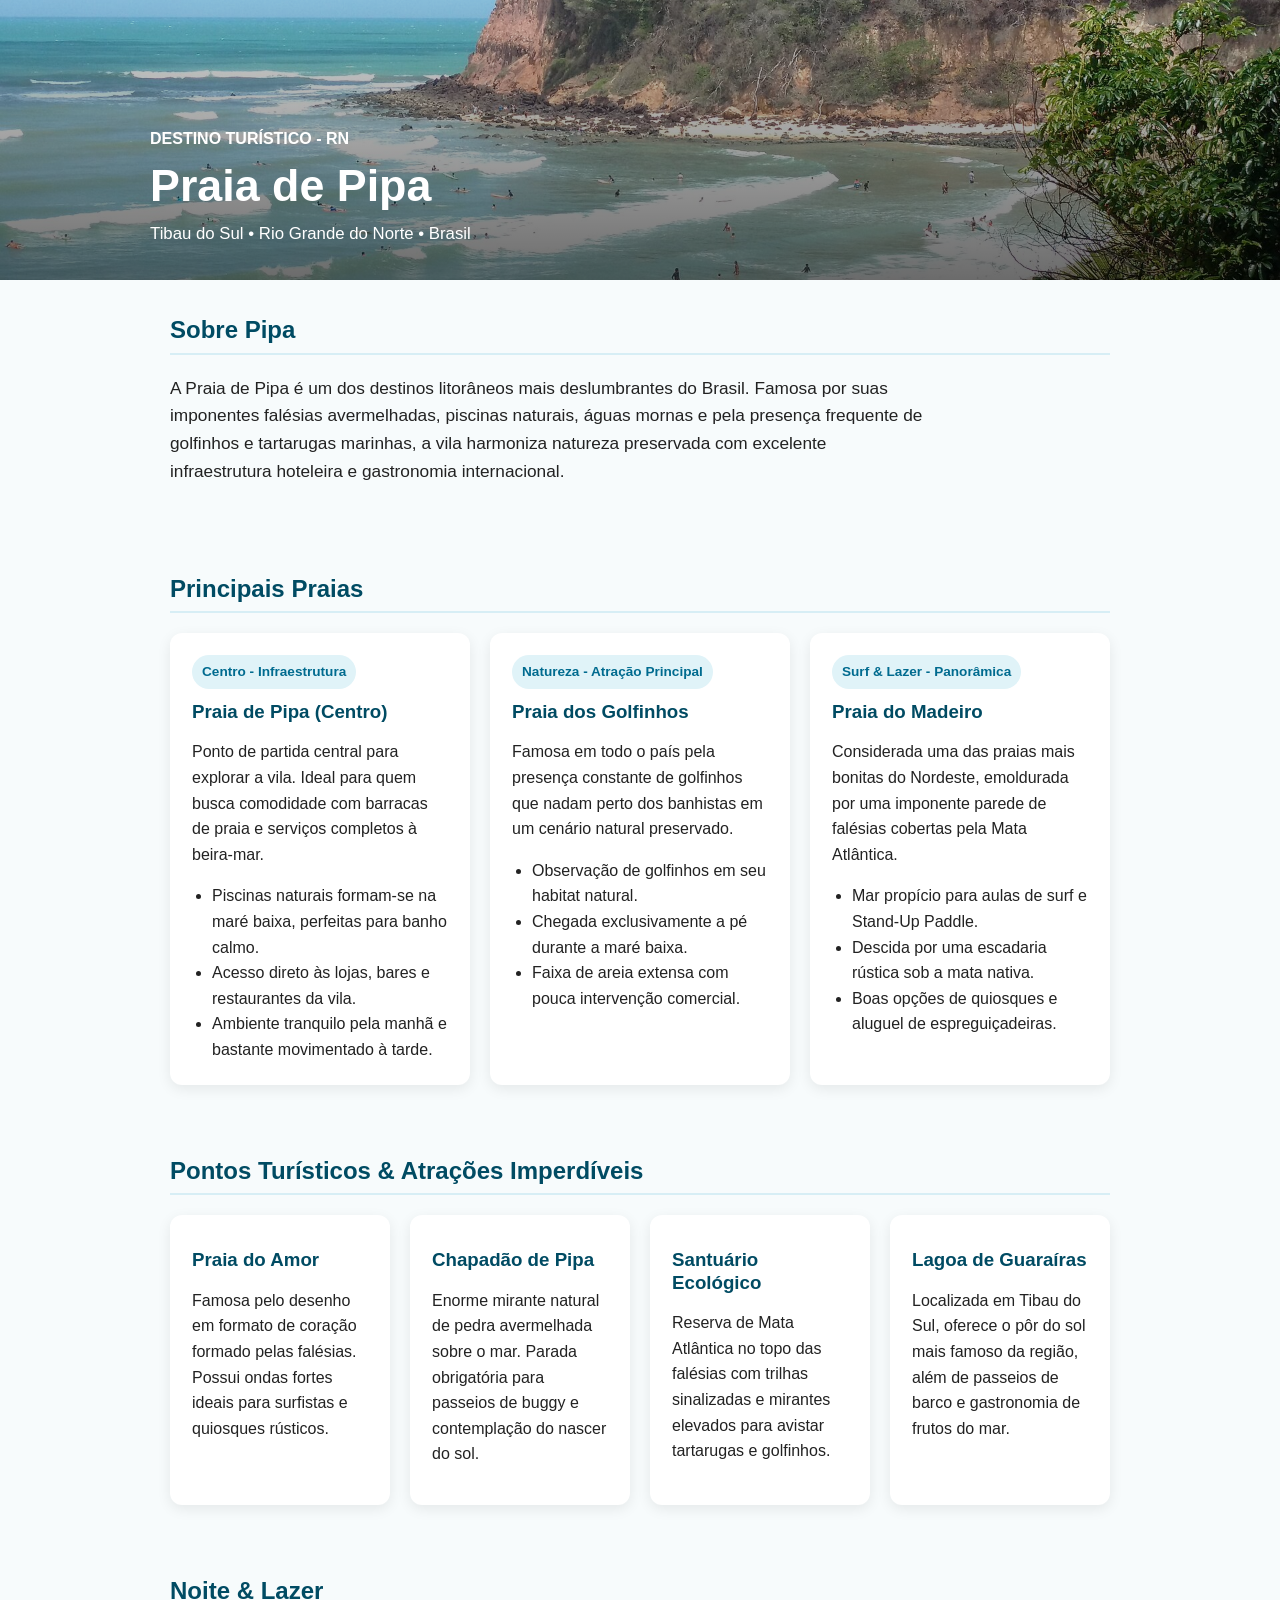
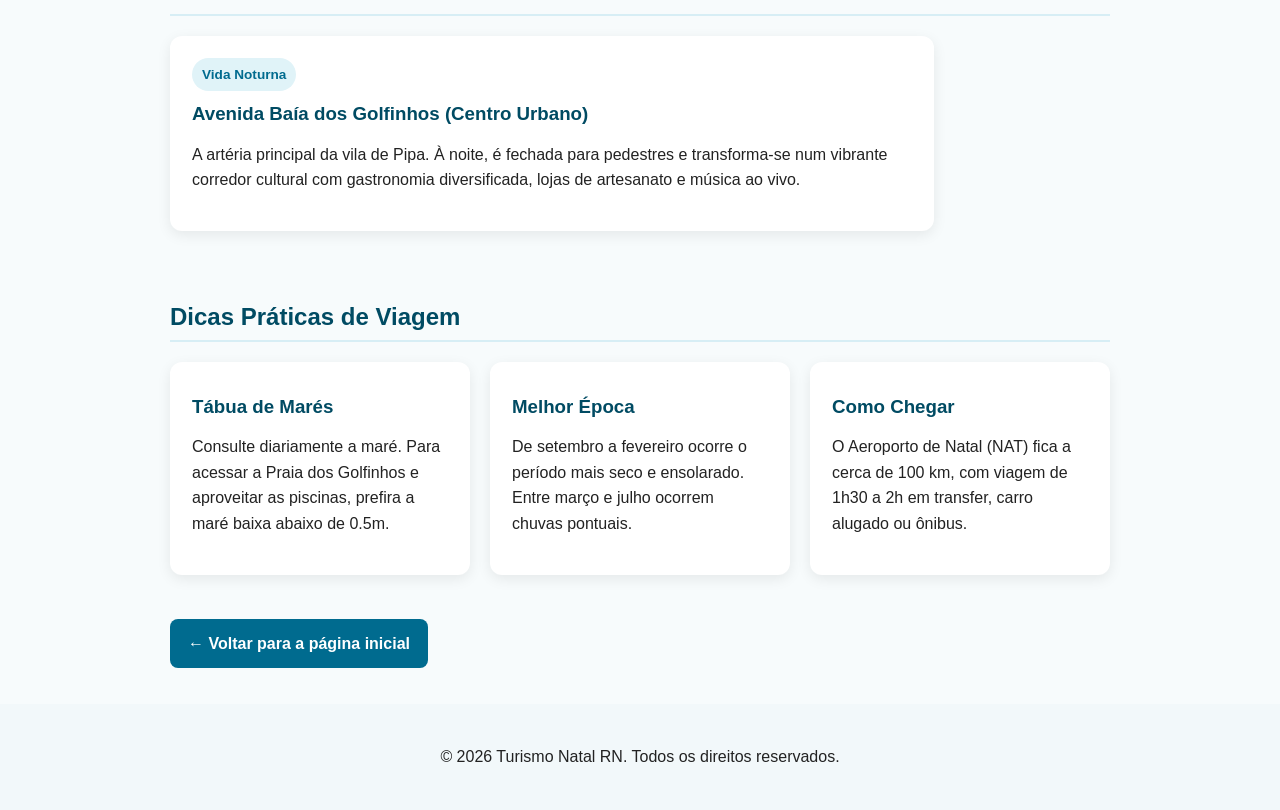
==== destinos/pipa.html @ 3c33d1ec "pagina_praia_de_pipa" ====
<!DOCTYPE html>
<html lang="pt-BR">
    <head>
        <meta charset="UTF-8">
        <meta name="viewport" content="width=device-width, initial-scale=1.0">
        <link rel="stylesheet" href="../style.css">
        <title>Pipa - Turismo Natal RN</title>
    </head>
    <body class="pipa-page">
        <header class="pipa-hero">
            <img src="../imagens/pipa.jpg" alt="Praia de Pipa">

            <div class="pipa-hero-content">
                <p>Destino Turístico - RN</p>
                <h1>Praia de Pipa</h1>
                <span>Tibau do Sul &bull; Rio Grande do Norte &bull; Brasil</span>
            </div>
        </header>

        <main class="pipa-main">
            <section class="pipa-section pipa-introducao">
                <h2>Sobre Pipa</h2>
                <p>
                    A Praia de Pipa é um dos destinos litorâneos mais deslumbrantes
                    do Brasil. Famosa por suas imponentes falésias avermelhadas,
                    piscinas naturais, águas mornas e pela presença frequente de
                    golfinhos e tartarugas marinhas, a vila harmoniza natureza
                    preservada com excelente infraestrutura hoteleira e gastronomia
                    internacional.
                </p>
            </section>

            <section class="pipa-section">
                <h2>Principais Praias</h2>

                <div class="pipa-cards-grid">
                    <article class="pipa-card">
                        <span class="pipa-card-categoria">Centro - Infraestrutura</span>
                        <h3>Praia de Pipa (Centro)</h3>
                        <p>
                            Ponto de partida central para explorar a vila. Ideal para
                            quem busca comodidade com barracas de praia e serviços
                            completos à beira-mar.
                        </p>
                        <ul>
                            <li>Piscinas naturais formam-se na maré baixa, perfeitas para banho calmo.</li>
                            <li>Acesso direto às lojas, bares e restaurantes da vila.</li>
                            <li>Ambiente tranquilo pela manhã e bastante movimentado à tarde.</li>
                        </ul>
                    </article>

                    <article class="pipa-card">
                        <span class="pipa-card-categoria">Natureza - Atração Principal</span>
                        <h3>Praia dos Golfinhos</h3>
                        <p>
                            Famosa em todo o país pela presença constante de golfinhos
                            que nadam perto dos banhistas em um cenário natural
                            preservado.
                        </p>
                        <ul>
                            <li>Observação de golfinhos em seu habitat natural.</li>
                            <li>Chegada exclusivamente a pé durante a maré baixa.</li>
                            <li>Faixa de areia extensa com pouca intervenção comercial.</li>
                        </ul>
                    </article>

                    <article class="pipa-card">
                        <span class="pipa-card-categoria">Surf & Lazer - Panorâmica</span>
                        <h3>Praia do Madeiro</h3>
                        <p>
                            Considerada uma das praias mais bonitas do Nordeste,
                            emoldurada por uma imponente parede de falésias cobertas
                            pela Mata Atlântica.
                        </p>
                        <ul>
                            <li>Mar propício para aulas de surf e Stand-Up Paddle.</li>
                            <li>Descida por uma escadaria rústica sob a mata nativa.</li>
                            <li>Boas opções de quiosques e aluguel de espreguiçadeiras.</li>
                        </ul>
                    </article>
                </div>
            </section>

            <section class="pipa-section">
                <h2>Pontos Turísticos & Atrações Imperdíveis</h2>

                <div class="pipa-cards-grid pipa-cards-grid-quatro">
                    <article class="pipa-card">
                        <h3>Praia do Amor</h3>
                        <p>
                            Famosa pelo desenho em formato de coração formado pelas
                            falésias. Possui ondas fortes ideais para surfistas e
                            quiosques rústicos.
                        </p>
                    </article>

                    <article class="pipa-card">
                        <h3>Chapadão de Pipa</h3>
                        <p>
                            Enorme mirante natural de pedra avermelhada sobre o mar.
                            Parada obrigatória para passeios de buggy e contemplação
                            do nascer do sol.
                        </p>
                    </article>

                    <article class="pipa-card">
                        <h3>Santuário Ecológico</h3>
                        <p>
                            Reserva de Mata Atlântica no topo das falésias com trilhas
                            sinalizadas e mirantes elevados para avistar tartarugas e
                            golfinhos.
                        </p>
                    </article>

                    <article class="pipa-card">
                        <h3>Lagoa de Guaraíras</h3>
                        <p>
                            Localizada em Tibau do Sul, oferece o pôr do sol mais
                            famoso da região, além de passeios de barco e gastronomia
                            de frutos do mar.
                        </p>
                    </article>
                </div>
            </section>

            <section class="pipa-section">
                <h2>Noite & Lazer</h2>

                <article class="pipa-card pipa-card-destaque">
                    <span class="pipa-card-categoria">Vida Noturna</span>
                    <h3>Avenida Baía dos Golfinhos (Centro Urbano)</h3>
                    <p>
                        A artéria principal da vila de Pipa. À noite, é fechada para
                        pedestres e transforma-se num vibrante corredor cultural com
                        gastronomia diversificada, lojas de artesanato e música ao vivo.
                    </p>
                </article>
            </section>

            <section class="pipa-section">
                <h2>Dicas Práticas de Viagem</h2>

                <div class="pipa-cards-grid">
                    <article class="pipa-card">
                        <h3>Tábua de Marés</h3>
                        <p>
                            Consulte diariamente a maré. Para acessar a Praia dos
                            Golfinhos e aproveitar as piscinas, prefira a maré baixa
                            abaixo de 0.5m.
                        </p>
                    </article>

                    <article class="pipa-card">
                        <h3>Melhor Época</h3>
                        <p>
                            De setembro a fevereiro ocorre o período mais seco e
                            ensolarado. Entre março e julho ocorrem chuvas pontuais.
                        </p>
                    </article>

                    <article class="pipa-card">
                        <h3>Como Chegar</h3>
                        <p>
                            O Aeroporto de Natal (NAT) fica a cerca de 100 km, com
                            viagem de 1h30 a 2h em transfer, carro alugado ou ônibus.
                        </p>
                    </article>
                </div>
            </section>

            <section class="pipa-section pipa-voltar">
                <a class="pipa-botao-voltar" href="../index.html">← Voltar para a página inicial</a>
            </section>
        </main>

        <footer>
            <p>&copy; 2026 Turismo Natal RN. Todos os direitos reservados.</p>
        </footer>
    </body>
</html>
---- style.css ----
/* Estilos gerais da página */
body {
  margin: 0;
  font-family: Arial, Helvetica, sans-serif;
  color: #222222;
  line-height: 1.6;
}

/* Cabeçalho e rodapé */
header,
footer {
  padding: 24px;
  text-align: center;
  background-color: #f2f8fa;
}

/* Menu de navegação */
nav ul {
  padding: 0;
  margin: 20px 0 0;
  list-style: none;
}

nav li {
  display: inline-block;
  margin: 0 10px;
}

nav a {
  color: #006b8f;
  font-weight: bold;
  text-decoration: none;
}

nav a:hover {
  text-decoration: underline;
}

/* Conteúdo principal */
main {
  max-width: 900px;
  margin: 0 auto;
}

/* Seções da página */
section {
  padding: 32px 20px;
}

/* Títulos */
h1,
h2,
h3 {
  color: #004b63;
  line-height: 1.2;
}

h1 {
  margin-bottom: 8px;
}

h2 {
  margin-top: 0;
  border-bottom: 2px solid #d7eef5;
  padding-bottom: 8px;
}

h3 {
  margin-bottom: 8px;
}

.destino {
  background-color: #f2f8fa;
  border-radius: 12px;
  overflow: hidden;
  box-shadow: 0 4px 14px rgba(0, 0, 0, 0.08);
  transition: transform 0.2s ease, box-shadow 0.2s ease;
}

.destino:hover {
  transform: translateY(-4px);
  box-shadow: 0 8px 20px rgba(0, 0, 0, 0.12);
}

.destino-link {
  color: inherit;
  text-decoration: none;
  display: block;
}

.destinos-grid {
  display: grid;
  grid-template-columns: repeat(3, 1fr);
  gap: 20px;
}

.destino img {
  width: 100%;
  height: 220px;
  object-fit: cover;
  display: block;
}

.destino h3,
.destino p {
  margin-left: 20px;
  margin-right: 20px;
}

.destino h3 {
  margin-top: 20px;
}

.destino p {
  margin-bottom: 20px;
}

.imagem-destino {
  width: 100%;
  height: auto;
  display: block;
}

/* Página individual de Pipa */
.pipa-page {
  background-color: #f7fbfc;
}

.pipa-hero {
  position: relative;
  width: 100%;
  height: 280px;
  padding: 0;
  overflow: hidden;
  text-align: left;
  background-color: #004b63;
}

.pipa-hero::after {
  content: "";
  position: absolute;
  inset: 0;
  background: linear-gradient(rgba(0, 0, 0, 0.15), rgba(0, 0, 0, 0.58));
}

.pipa-hero img {
  width: 100%;
  height: 100%;
  object-fit: cover;
  object-position: center 55%;
  display: block;
}

.pipa-hero-content {
  position: absolute;
  left: 50%;
  bottom: 32px;
  z-index: 1;
  width: calc(100% - 40px);
  max-width: 980px;
  transform: translateX(-50%);
  color: #ffffff;
}

.pipa-hero-content p {
  margin: 0 0 8px;
  font-weight: bold;
  text-transform: uppercase;
}

.pipa-hero-content h1 {
  margin: 0 0 8px;
  color: #ffffff;
  font-size: 2.8rem;
}

.pipa-hero-content span {
  font-size: 1.05rem;
}

.pipa-main {
  max-width: 980px;
}

.pipa-section {
  padding: 36px 20px;
}

.pipa-introducao p {
  max-width: 760px;
  font-size: 1.08rem;
}

.pipa-cards-grid {
  display: grid;
  grid-template-columns: repeat(3, 1fr);
  gap: 20px;
}

.pipa-cards-grid-quatro {
  grid-template-columns: repeat(4, 1fr);
}

.pipa-card {
  background-color: #ffffff;
  border-radius: 12px;
  padding: 22px;
  box-shadow: 0 4px 14px rgba(0, 0, 0, 0.08);
}

.pipa-card h3 {
  margin-top: 12px;
}

.pipa-card ul {
  padding-left: 20px;
  margin-bottom: 0;
}

.pipa-card-categoria {
  display: inline-block;
  padding: 6px 10px;
  border-radius: 20px;
  background-color: #e0f3f8;
  color: #006b8f;
  font-size: 0.85rem;
  font-weight: bold;
}

.pipa-card-destaque {
  max-width: 720px;
}

.pipa-voltar {
  padding-top: 8px;
}

.pipa-botao-voltar {
  display: inline-block;
  padding: 12px 18px;
  border-radius: 8px;
  background-color: #006b8f;
  color: #ffffff;
  font-weight: bold;
  text-decoration: none;
}

.pipa-botao-voltar:hover {
  background-color: #004b63;
}

@media (max-width: 800px) {
  .pipa-hero {
    height: 220px;
  }

  .pipa-hero-content h1 {
    font-size: 2.1rem;
  }

  .pipa-cards-grid,
  .pipa-cards-grid-quatro {
    grid-template-columns: 1fr;
  }
}
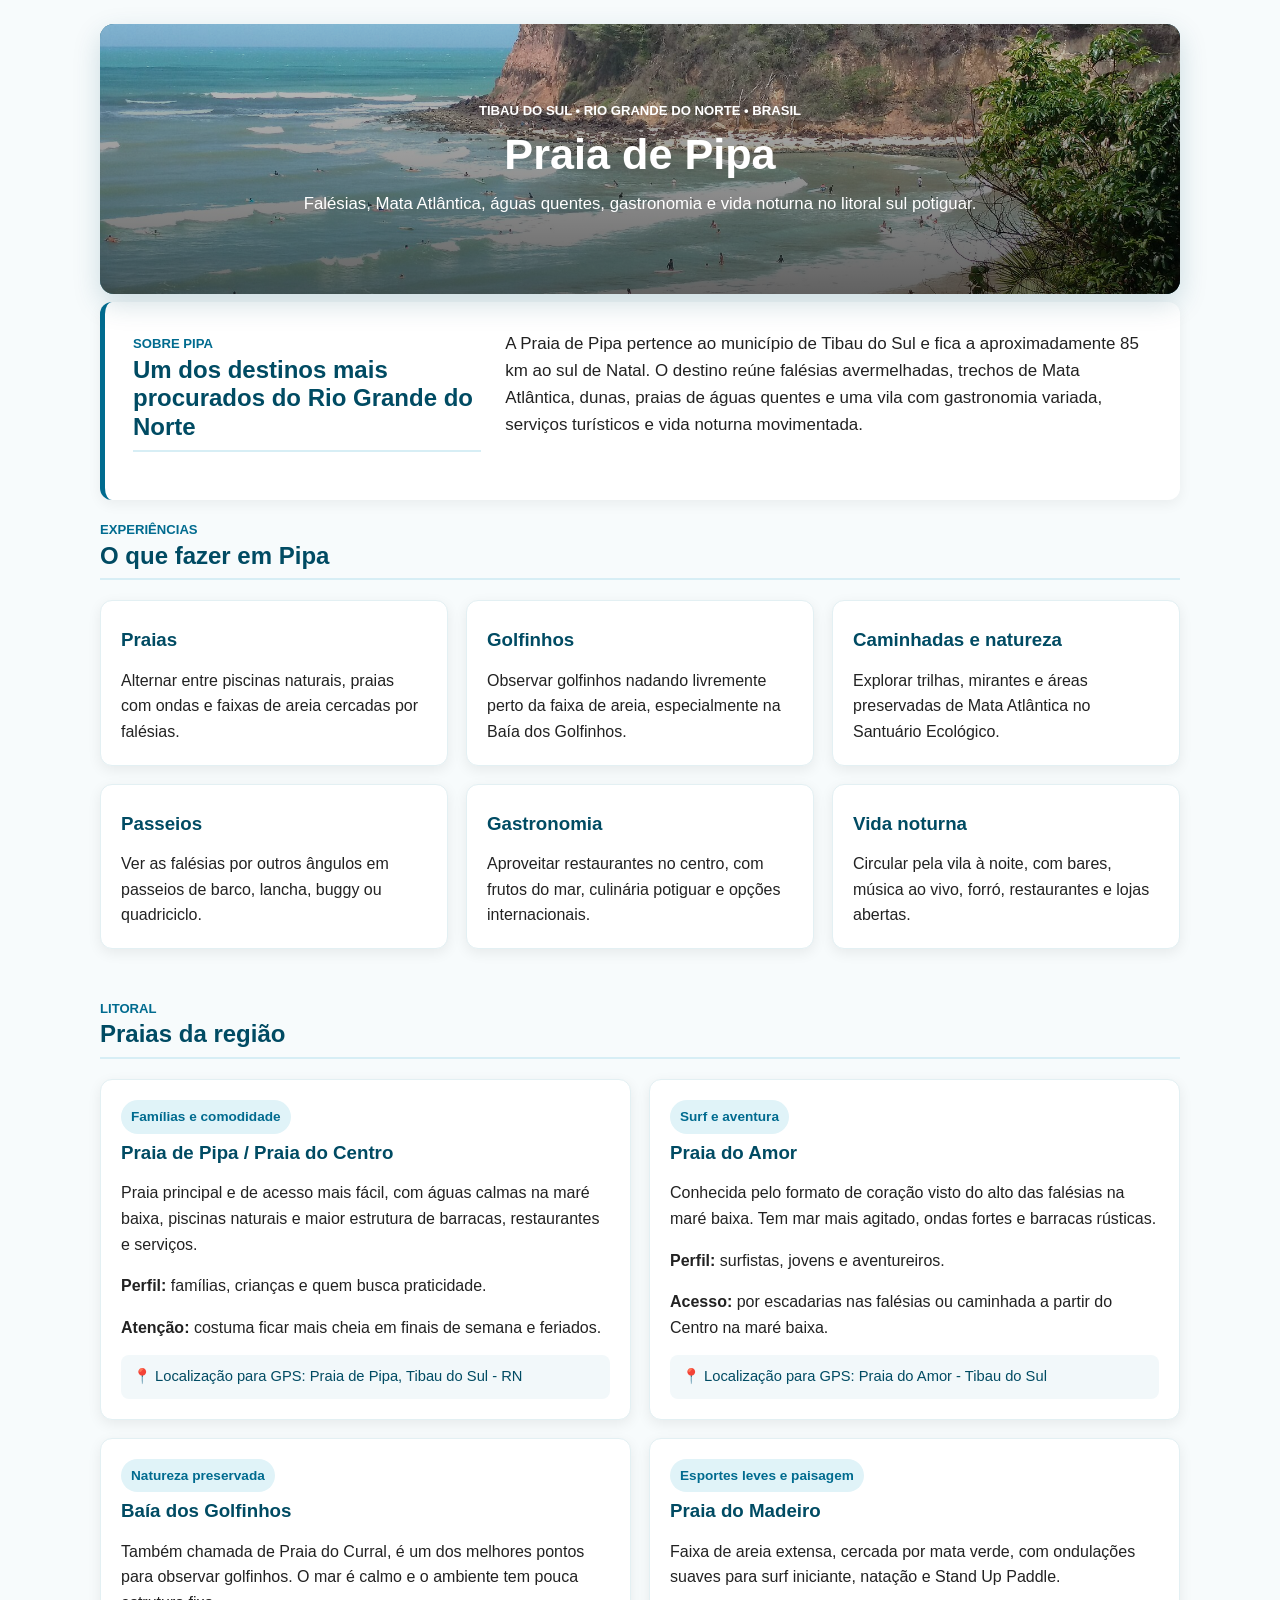
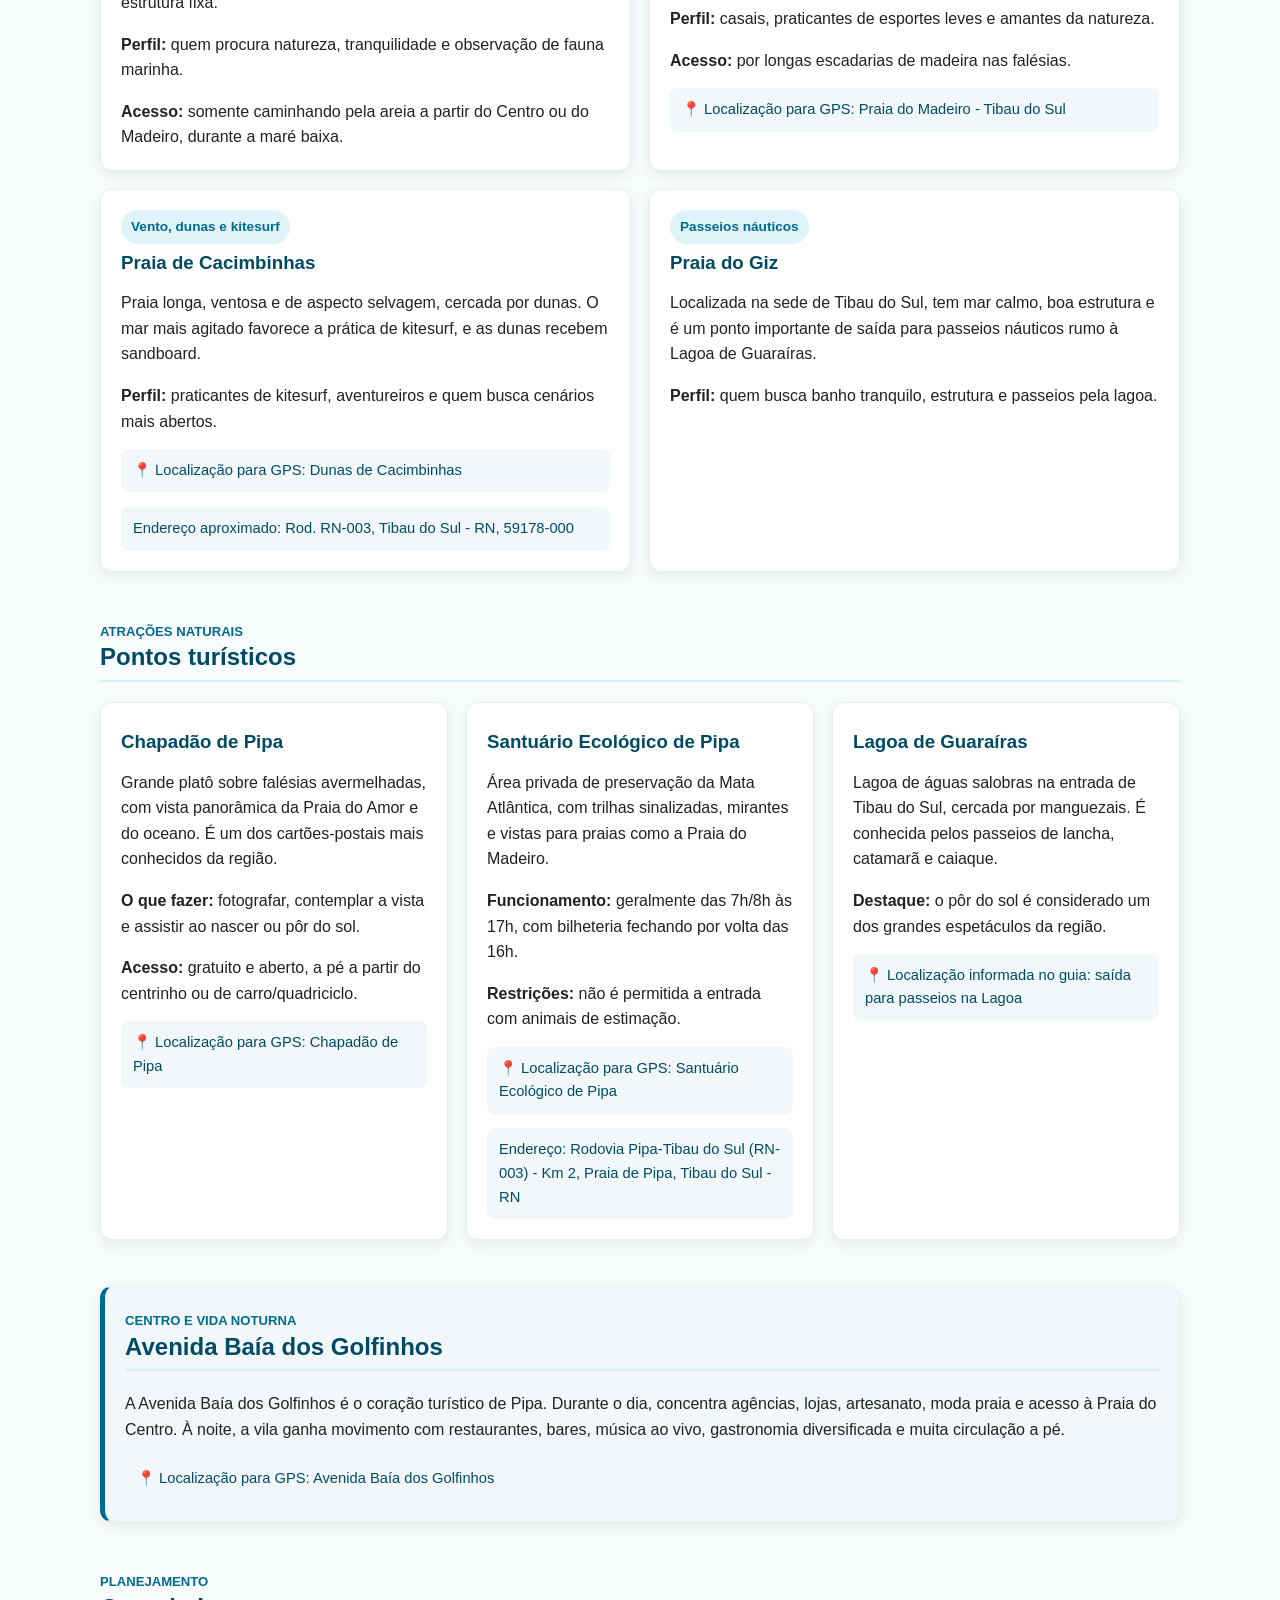
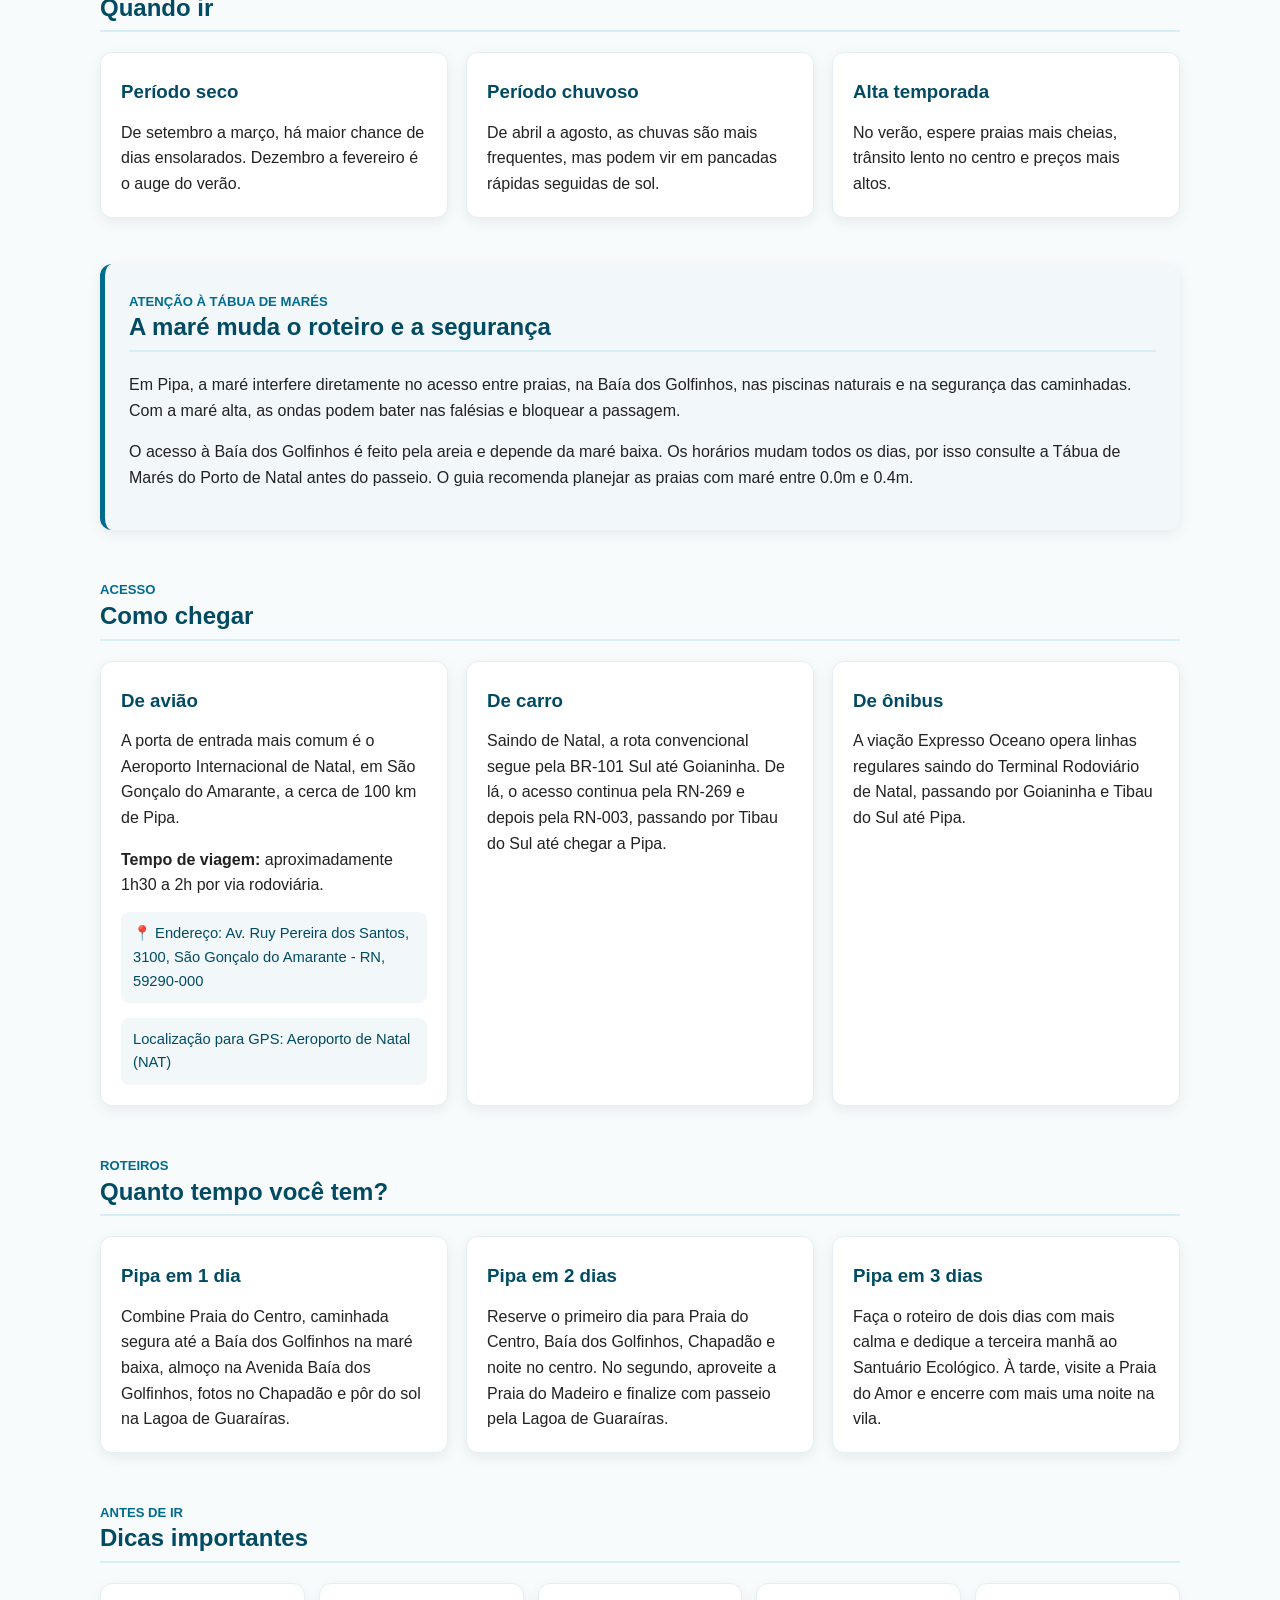
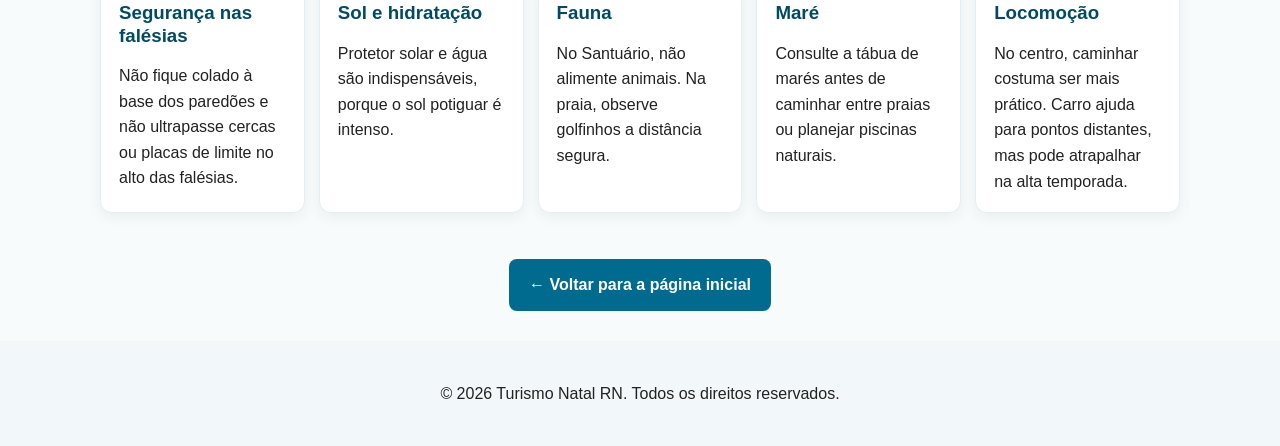
==== commit b2468804: "Atualiza pagina de Pipa com novo guia turistico" ====
--- a/destinos/pipa.html
+++ b/destinos/pipa.html
@@ -11,159 +11,332 @@
             <img src="../imagens/pipa.jpg" alt="Praia de Pipa">
 
             <div class="pipa-hero-content">
-                <p>Destino Turístico - RN</p>
+                <p class="pipa-eyebrow">Tibau do Sul • Rio Grande do Norte • Brasil</p>
                 <h1>Praia de Pipa</h1>
-                <span>Tibau do Sul &bull; Rio Grande do Norte &bull; Brasil</span>
+                <p class="pipa-hero-subtitle">
+                    Falésias, Mata Atlântica, águas quentes, gastronomia e vida noturna no litoral sul potiguar.
+                </p>
             </div>
         </header>
 
         <main class="pipa-main">
-            <section class="pipa-section pipa-introducao">
-                <h2>Sobre Pipa</h2>
+            <section class="pipa-section pipa-intro">
+                <div>
+                    <span class="pipa-section-label">Sobre Pipa</span>
+                    <h2>Um dos destinos mais procurados do Rio Grande do Norte</h2>
+                </div>
                 <p>
-                    A Praia de Pipa é um dos destinos litorâneos mais deslumbrantes
-                    do Brasil. Famosa por suas imponentes falésias avermelhadas,
-                    piscinas naturais, águas mornas e pela presença frequente de
-                    golfinhos e tartarugas marinhas, a vila harmoniza natureza
-                    preservada com excelente infraestrutura hoteleira e gastronomia
-                    internacional.
+                    A Praia de Pipa pertence ao município de Tibau do Sul e fica a aproximadamente
+                    85 km ao sul de Natal. O destino reúne falésias avermelhadas, trechos de Mata
+                    Atlântica, dunas, praias de águas quentes e uma vila com gastronomia variada,
+                    serviços turísticos e vida noturna movimentada.
                 </p>
             </section>
 
             <section class="pipa-section">
-                <h2>Principais Praias</h2>
-
-                <div class="pipa-cards-grid">
-                    <article class="pipa-card">
-                        <span class="pipa-card-categoria">Centro - Infraestrutura</span>
-                        <h3>Praia de Pipa (Centro)</h3>
-                        <p>
-                            Ponto de partida central para explorar a vila. Ideal para
-                            quem busca comodidade com barracas de praia e serviços
-                            completos à beira-mar.
-                        </p>
-                        <ul>
-                            <li>Piscinas naturais formam-se na maré baixa, perfeitas para banho calmo.</li>
-                            <li>Acesso direto às lojas, bares e restaurantes da vila.</li>
-                            <li>Ambiente tranquilo pela manhã e bastante movimentado à tarde.</li>
-                        </ul>
-                    </article>
-
-                    <article class="pipa-card">
-                        <span class="pipa-card-categoria">Natureza - Atração Principal</span>
-                        <h3>Praia dos Golfinhos</h3>
-                        <p>
-                            Famosa em todo o país pela presença constante de golfinhos
-                            que nadam perto dos banhistas em um cenário natural
-                            preservado.
-                        </p>
-                        <ul>
-                            <li>Observação de golfinhos em seu habitat natural.</li>
-                            <li>Chegada exclusivamente a pé durante a maré baixa.</li>
-                            <li>Faixa de areia extensa com pouca intervenção comercial.</li>
-                        </ul>
-                    </article>
-
-                    <article class="pipa-card">
-                        <span class="pipa-card-categoria">Surf & Lazer - Panorâmica</span>
+                <span class="pipa-section-label">Experiências</span>
+                <h2>O que fazer em Pipa</h2>
+
+                <div class="pipa-grid pipa-grid-3">
+                    <article class="pipa-card pipa-card-compacto">
+                        <h3>Praias</h3>
+                        <p>Alternar entre piscinas naturais, praias com ondas e faixas de areia cercadas por falésias.</p>
+                    </article>
+
+                    <article class="pipa-card pipa-card-compacto">
+                        <h3>Golfinhos</h3>
+                        <p>Observar golfinhos nadando livremente perto da faixa de areia, especialmente na Baía dos Golfinhos.</p>
+                    </article>
+
+                    <article class="pipa-card pipa-card-compacto">
+                        <h3>Caminhadas e natureza</h3>
+                        <p>Explorar trilhas, mirantes e áreas preservadas de Mata Atlântica no Santuário Ecológico.</p>
+                    </article>
+
+                    <article class="pipa-card pipa-card-compacto">
+                        <h3>Passeios</h3>
+                        <p>Ver as falésias por outros ângulos em passeios de barco, lancha, buggy ou quadriciclo.</p>
+                    </article>
+
+                    <article class="pipa-card pipa-card-compacto">
+                        <h3>Gastronomia</h3>
+                        <p>Aproveitar restaurantes no centro, com frutos do mar, culinária potiguar e opções internacionais.</p>
+                    </article>
+
+                    <article class="pipa-card pipa-card-compacto">
+                        <h3>Vida noturna</h3>
+                        <p>Circular pela vila à noite, com bares, música ao vivo, forró, restaurantes e lojas abertas.</p>
+                    </article>
+                </div>
+            </section>
+
+            <section class="pipa-section">
+                <span class="pipa-section-label">Litoral</span>
+                <h2>Praias da região</h2>
+
+                <div class="pipa-grid pipa-grid-2">
+                    <article class="pipa-card">
+                        <span class="pipa-tag">Famílias e comodidade</span>
+                        <h3>Praia de Pipa / Praia do Centro</h3>
+                        <p>
+                            Praia principal e de acesso mais fácil, com águas calmas na maré baixa,
+                            piscinas naturais e maior estrutura de barracas, restaurantes e serviços.
+                        </p>
+                        <p><strong>Perfil:</strong> famílias, crianças e quem busca praticidade.</p>
+                        <p><strong>Atenção:</strong> costuma ficar mais cheia em finais de semana e feriados.</p>
+                        <p class="pipa-gps">📍 Localização para GPS: Praia de Pipa, Tibau do Sul - RN</p>
+                    </article>
+
+                    <article class="pipa-card">
+                        <span class="pipa-tag">Surf e aventura</span>
+                        <h3>Praia do Amor</h3>
+                        <p>
+                            Conhecida pelo formato de coração visto do alto das falésias na maré baixa.
+                            Tem mar mais agitado, ondas fortes e barracas rústicas.
+                        </p>
+                        <p><strong>Perfil:</strong> surfistas, jovens e aventureiros.</p>
+                        <p><strong>Acesso:</strong> por escadarias nas falésias ou caminhada a partir do Centro na maré baixa.</p>
+                        <p class="pipa-gps">📍 Localização para GPS: Praia do Amor - Tibau do Sul</p>
+                    </article>
+
+                    <article class="pipa-card">
+                        <span class="pipa-tag">Natureza preservada</span>
+                        <h3>Baía dos Golfinhos</h3>
+                        <p>
+                            Também chamada de Praia do Curral, é um dos melhores pontos para observar
+                            golfinhos. O mar é calmo e o ambiente tem pouca estrutura fixa.
+                        </p>
+                        <p><strong>Perfil:</strong> quem procura natureza, tranquilidade e observação de fauna marinha.</p>
+                        <p><strong>Acesso:</strong> somente caminhando pela areia a partir do Centro ou do Madeiro, durante a maré baixa.</p>
+                    </article>
+
+                    <article class="pipa-card">
+                        <span class="pipa-tag">Esportes leves e paisagem</span>
                         <h3>Praia do Madeiro</h3>
                         <p>
-                            Considerada uma das praias mais bonitas do Nordeste,
-                            emoldurada por uma imponente parede de falésias cobertas
-                            pela Mata Atlântica.
-                        </p>
-                        <ul>
-                            <li>Mar propício para aulas de surf e Stand-Up Paddle.</li>
-                            <li>Descida por uma escadaria rústica sob a mata nativa.</li>
-                            <li>Boas opções de quiosques e aluguel de espreguiçadeiras.</li>
-                        </ul>
-                    </article>
-                </div>
-            </section>
-
-            <section class="pipa-section">
-                <h2>Pontos Turísticos & Atrações Imperdíveis</h2>
-
-                <div class="pipa-cards-grid pipa-cards-grid-quatro">
-                    <article class="pipa-card">
-                        <h3>Praia do Amor</h3>
-                        <p>
-                            Famosa pelo desenho em formato de coração formado pelas
-                            falésias. Possui ondas fortes ideais para surfistas e
-                            quiosques rústicos.
-                        </p>
-                    </article>
-
+                            Faixa de areia extensa, cercada por mata verde, com ondulações suaves para
+                            surf iniciante, natação e Stand Up Paddle.
+                        </p>
+                        <p><strong>Perfil:</strong> casais, praticantes de esportes leves e amantes da natureza.</p>
+                        <p><strong>Acesso:</strong> por longas escadarias de madeira nas falésias.</p>
+                        <p class="pipa-gps">📍 Localização para GPS: Praia do Madeiro - Tibau do Sul</p>
+                    </article>
+
+                    <article class="pipa-card">
+                        <span class="pipa-tag">Vento, dunas e kitesurf</span>
+                        <h3>Praia de Cacimbinhas</h3>
+                        <p>
+                            Praia longa, ventosa e de aspecto selvagem, cercada por dunas. O mar mais
+                            agitado favorece a prática de kitesurf, e as dunas recebem sandboard.
+                        </p>
+                        <p><strong>Perfil:</strong> praticantes de kitesurf, aventureiros e quem busca cenários mais abertos.</p>
+                        <p class="pipa-gps">📍 Localização para GPS: Dunas de Cacimbinhas</p>
+                        <p class="pipa-gps">Endereço aproximado: Rod. RN-003, Tibau do Sul - RN, 59178-000</p>
+                    </article>
+
+                    <article class="pipa-card">
+                        <span class="pipa-tag">Passeios náuticos</span>
+                        <h3>Praia do Giz</h3>
+                        <p>
+                            Localizada na sede de Tibau do Sul, tem mar calmo, boa estrutura e é um
+                            ponto importante de saída para passeios náuticos rumo à Lagoa de Guaraíras.
+                        </p>
+                        <p><strong>Perfil:</strong> quem busca banho tranquilo, estrutura e passeios pela lagoa.</p>
+                    </article>
+                </div>
+            </section>
+
+            <section class="pipa-section">
+                <span class="pipa-section-label">Atrações naturais</span>
+                <h2>Pontos turísticos</h2>
+
+                <div class="pipa-grid pipa-grid-3">
                     <article class="pipa-card">
                         <h3>Chapadão de Pipa</h3>
                         <p>
-                            Enorme mirante natural de pedra avermelhada sobre o mar.
-                            Parada obrigatória para passeios de buggy e contemplação
-                            do nascer do sol.
-                        </p>
-                    </article>
-
-                    <article class="pipa-card">
-                        <h3>Santuário Ecológico</h3>
-                        <p>
-                            Reserva de Mata Atlântica no topo das falésias com trilhas
-                            sinalizadas e mirantes elevados para avistar tartarugas e
-                            golfinhos.
-                        </p>
+                            Grande platô sobre falésias avermelhadas, com vista panorâmica da Praia do
+                            Amor e do oceano. É um dos cartões-postais mais conhecidos da região.
+                        </p>
+                        <p><strong>O que fazer:</strong> fotografar, contemplar a vista e assistir ao nascer ou pôr do sol.</p>
+                        <p><strong>Acesso:</strong> gratuito e aberto, a pé a partir do centrinho ou de carro/quadriciclo.</p>
+                        <p class="pipa-gps">📍 Localização para GPS: Chapadão de Pipa</p>
+                    </article>
+
+                    <article class="pipa-card">
+                        <h3>Santuário Ecológico de Pipa</h3>
+                        <p>
+                            Área privada de preservação da Mata Atlântica, com trilhas sinalizadas,
+                            mirantes e vistas para praias como a Praia do Madeiro.
+                        </p>
+                        <p><strong>Funcionamento:</strong> geralmente das 7h/8h às 17h, com bilheteria fechando por volta das 16h.</p>
+                        <p><strong>Restrições:</strong> não é permitida a entrada com animais de estimação.</p>
+                        <p class="pipa-gps">📍 Localização para GPS: Santuário Ecológico de Pipa</p>
+                        <p class="pipa-gps">Endereço: Rodovia Pipa-Tibau do Sul (RN-003) - Km 2, Praia de Pipa, Tibau do Sul - RN</p>
                     </article>
 
                     <article class="pipa-card">
                         <h3>Lagoa de Guaraíras</h3>
                         <p>
-                            Localizada em Tibau do Sul, oferece o pôr do sol mais
-                            famoso da região, além de passeios de barco e gastronomia
-                            de frutos do mar.
-                        </p>
-                    </article>
-                </div>
-            </section>
-
-            <section class="pipa-section">
-                <h2>Noite & Lazer</h2>
-
-                <article class="pipa-card pipa-card-destaque">
-                    <span class="pipa-card-categoria">Vida Noturna</span>
-                    <h3>Avenida Baía dos Golfinhos (Centro Urbano)</h3>
+                            Lagoa de águas salobras na entrada de Tibau do Sul, cercada por manguezais.
+                            É conhecida pelos passeios de lancha, catamarã e caiaque.
+                        </p>
+                        <p><strong>Destaque:</strong> o pôr do sol é considerado um dos grandes espetáculos da região.</p>
+                        <p class="pipa-gps">📍 Localização informada no guia: saída para passeios na Lagoa</p>
+                    </article>
+                </div>
+            </section>
+
+            <section class="pipa-section">
+                <article class="pipa-card pipa-noite-card">
+                    <span class="pipa-section-label">Centro e vida noturna</span>
+                    <h2>Avenida Baía dos Golfinhos</h2>
                     <p>
-                        A artéria principal da vila de Pipa. À noite, é fechada para
-                        pedestres e transforma-se num vibrante corredor cultural com
-                        gastronomia diversificada, lojas de artesanato e música ao vivo.
+                        A Avenida Baía dos Golfinhos é o coração turístico de Pipa. Durante o dia,
+                        concentra agências, lojas, artesanato, moda praia e acesso à Praia do Centro.
+                        À noite, a vila ganha movimento com restaurantes, bares, música ao vivo,
+                        gastronomia diversificada e muita circulação a pé.
+                    </p>
+                    <p class="pipa-gps">📍 Localização para GPS: Avenida Baía dos Golfinhos</p>
+                </article>
+            </section>
+
+            <section class="pipa-section">
+                <span class="pipa-section-label">Planejamento</span>
+                <h2>Quando ir</h2>
+
+                <div class="pipa-grid pipa-grid-3">
+                    <article class="pipa-card pipa-card-compacto">
+                        <h3>Período seco</h3>
+                        <p>De setembro a março, há maior chance de dias ensolarados. Dezembro a fevereiro é o auge do verão.</p>
+                    </article>
+
+                    <article class="pipa-card pipa-card-compacto">
+                        <h3>Período chuvoso</h3>
+                        <p>De abril a agosto, as chuvas são mais frequentes, mas podem vir em pancadas rápidas seguidas de sol.</p>
+                    </article>
+
+                    <article class="pipa-card pipa-card-compacto">
+                        <h3>Alta temporada</h3>
+                        <p>No verão, espere praias mais cheias, trânsito lento no centro e preços mais altos.</p>
+                    </article>
+                </div>
+            </section>
+
+            <section class="pipa-section">
+                <article class="pipa-alerta">
+                    <span class="pipa-section-label">Atenção à tábua de marés</span>
+                    <h2>A maré muda o roteiro e a segurança</h2>
+                    <p>
+                        Em Pipa, a maré interfere diretamente no acesso entre praias, na Baía dos
+                        Golfinhos, nas piscinas naturais e na segurança das caminhadas. Com a maré alta,
+                        as ondas podem bater nas falésias e bloquear a passagem.
+                    </p>
+                    <p>
+                        O acesso à Baía dos Golfinhos é feito pela areia e depende da maré baixa.
+                        Os horários mudam todos os dias, por isso consulte a Tábua de Marés do Porto
+                        de Natal antes do passeio. O guia recomenda planejar as praias com maré entre
+                        0.0m e 0.4m.
                     </p>
                 </article>
             </section>
 
             <section class="pipa-section">
-                <h2>Dicas Práticas de Viagem</h2>
-
-                <div class="pipa-cards-grid">
-                    <article class="pipa-card">
-                        <h3>Tábua de Marés</h3>
-                        <p>
-                            Consulte diariamente a maré. Para acessar a Praia dos
-                            Golfinhos e aproveitar as piscinas, prefira a maré baixa
-                            abaixo de 0.5m.
-                        </p>
-                    </article>
-
-                    <article class="pipa-card">
-                        <h3>Melhor Época</h3>
-                        <p>
-                            De setembro a fevereiro ocorre o período mais seco e
-                            ensolarado. Entre março e julho ocorrem chuvas pontuais.
-                        </p>
-                    </article>
-
-                    <article class="pipa-card">
-                        <h3>Como Chegar</h3>
-                        <p>
-                            O Aeroporto de Natal (NAT) fica a cerca de 100 km, com
-                            viagem de 1h30 a 2h em transfer, carro alugado ou ônibus.
-                        </p>
+                <span class="pipa-section-label">Acesso</span>
+                <h2>Como chegar</h2>
+
+                <div class="pipa-grid pipa-grid-3">
+                    <article class="pipa-card">
+                        <h3>De avião</h3>
+                        <p>
+                            A porta de entrada mais comum é o Aeroporto Internacional de Natal, em
+                            São Gonçalo do Amarante, a cerca de 100 km de Pipa.
+                        </p>
+                        <p><strong>Tempo de viagem:</strong> aproximadamente 1h30 a 2h por via rodoviária.</p>
+                        <p class="pipa-gps">📍 Endereço: Av. Ruy Pereira dos Santos, 3100, São Gonçalo do Amarante - RN, 59290-000</p>
+                        <p class="pipa-gps">Localização para GPS: Aeroporto de Natal (NAT)</p>
+                    </article>
+
+                    <article class="pipa-card">
+                        <h3>De carro</h3>
+                        <p>
+                            Saindo de Natal, a rota convencional segue pela BR-101 Sul até Goianinha.
+                            De lá, o acesso continua pela RN-269 e depois pela RN-003, passando por
+                            Tibau do Sul até chegar a Pipa.
+                        </p>
+                    </article>
+
+                    <article class="pipa-card">
+                        <h3>De ônibus</h3>
+                        <p>
+                            A viação Expresso Oceano opera linhas regulares saindo do Terminal
+                            Rodoviário de Natal, passando por Goianinha e Tibau do Sul até Pipa.
+                        </p>
+                    </article>
+                </div>
+            </section>
+
+            <section class="pipa-section">
+                <span class="pipa-section-label">Roteiros</span>
+                <h2>Quanto tempo você tem?</h2>
+
+                <div class="pipa-grid pipa-grid-3">
+                    <article class="pipa-card">
+                        <h3>Pipa em 1 dia</h3>
+                        <p>
+                            Combine Praia do Centro, caminhada segura até a Baía dos Golfinhos na
+                            maré baixa, almoço na Avenida Baía dos Golfinhos, fotos no Chapadão e
+                            pôr do sol na Lagoa de Guaraíras.
+                        </p>
+                    </article>
+
+                    <article class="pipa-card">
+                        <h3>Pipa em 2 dias</h3>
+                        <p>
+                            Reserve o primeiro dia para Praia do Centro, Baía dos Golfinhos, Chapadão
+                            e noite no centro. No segundo, aproveite a Praia do Madeiro e finalize com
+                            passeio pela Lagoa de Guaraíras.
+                        </p>
+                    </article>
+
+                    <article class="pipa-card">
+                        <h3>Pipa em 3 dias</h3>
+                        <p>
+                            Faça o roteiro de dois dias com mais calma e dedique a terceira manhã ao
+                            Santuário Ecológico. À tarde, visite a Praia do Amor e encerre com mais
+                            uma noite na vila.
+                        </p>
+                    </article>
+                </div>
+            </section>
+
+            <section class="pipa-section">
+                <span class="pipa-section-label">Antes de ir</span>
+                <h2>Dicas importantes</h2>
+
+                <div class="pipa-dicas">
+                    <article>
+                        <h3>Segurança nas falésias</h3>
+                        <p>Não fique colado à base dos paredões e não ultrapasse cercas ou placas de limite no alto das falésias.</p>
+                    </article>
+
+                    <article>
+                        <h3>Sol e hidratação</h3>
+                        <p>Protetor solar e água são indispensáveis, porque o sol potiguar é intenso.</p>
+                    </article>
+
+                    <article>
+                        <h3>Fauna</h3>
+                        <p>No Santuário, não alimente animais. Na praia, observe golfinhos a distância segura.</p>
+                    </article>
+
+                    <article>
+                        <h3>Maré</h3>
+                        <p>Consulte a tábua de marés antes de caminhar entre praias ou planejar piscinas naturais.</p>
+                    </article>
+
+                    <article>
+                        <h3>Locomoção</h3>
+                        <p>No centro, caminhar costuma ser mais prático. Carro ajuda para pontos distantes, mas pode atrapalhar na alta temporada.</p>
                     </article>
                 </div>
             </section>
--- a/style.css
+++ b/style.css
@@ -124,142 +124,281 @@
 /* Página individual de Pipa */
 .pipa-page {
   background-color: #f7fbfc;
+  overflow-x: hidden;
+}
+
+.pipa-page * {
+  box-sizing: border-box;
 }
 
 .pipa-hero {
   position: relative;
-  width: 100%;
-  height: 280px;
+  width: calc(100% - 40px);
+  max-width: 1080px;
+  height: 270px;
+  margin: 24px auto 0;
   padding: 0;
   overflow: hidden;
-  text-align: left;
+  text-align: center;
   background-color: #004b63;
+  border-radius: 14px;
+  box-shadow: 0 10px 28px rgba(0, 75, 99, 0.18);
 }
 
 .pipa-hero::after {
   content: "";
   position: absolute;
   inset: 0;
-  background: linear-gradient(rgba(0, 0, 0, 0.15), rgba(0, 0, 0, 0.58));
+  background: linear-gradient(rgba(0, 0, 0, 0.18), rgba(0, 0, 0, 0.62));
 }
 
 .pipa-hero img {
   width: 100%;
   height: 100%;
   object-fit: cover;
-  object-position: center 55%;
+  object-position: center 58%;
   display: block;
 }
 
 .pipa-hero-content {
   position: absolute;
   left: 50%;
-  bottom: 32px;
+  top: 50%;
   z-index: 1;
   width: calc(100% - 40px);
-  max-width: 980px;
-  transform: translateX(-50%);
+  max-width: 760px;
+  transform: translate(-50%, -50%);
   color: #ffffff;
 }
 
-.pipa-hero-content p {
+.pipa-eyebrow,
+.pipa-section-label {
   margin: 0 0 8px;
+  color: #006b8f;
+  font-size: 0.82rem;
   font-weight: bold;
+  letter-spacing: 0;
   text-transform: uppercase;
 }
 
+.pipa-eyebrow {
+  color: #ffffff;
+}
+
 .pipa-hero-content h1 {
-  margin: 0 0 8px;
+  margin: 0 0 10px;
   color: #ffffff;
-  font-size: 2.8rem;
-}
-
-.pipa-hero-content span {
+  font-size: 2.7rem;
+}
+
+.pipa-hero-subtitle {
+  max-width: 680px;
+  margin: 0 auto;
   font-size: 1.05rem;
 }
 
 .pipa-main {
-  max-width: 980px;
+  width: calc(100% - 40px);
+  max-width: 1080px;
+  margin: 0 auto;
 }
 
 .pipa-section {
-  padding: 36px 20px;
-}
-
-.pipa-introducao p {
-  max-width: 760px;
-  font-size: 1.08rem;
-}
-
-.pipa-cards-grid {
+  padding: 30px 0;
+}
+
+.pipa-section + .pipa-section {
+  padding-top: 16px;
+}
+
+.pipa-section h2 {
+  margin-bottom: 20px;
+}
+
+.pipa-intro {
   display: grid;
-  grid-template-columns: repeat(3, 1fr);
-  gap: 20px;
-}
-
-.pipa-cards-grid-quatro {
-  grid-template-columns: repeat(4, 1fr);
+  grid-template-columns: minmax(220px, 0.7fr) minmax(0, 1.3fr);
+  gap: 24px;
+  margin-top: 8px;
+  padding: 28px;
+  background-color: #ffffff;
+  border-left: 5px solid #006b8f;
+  border-radius: 12px;
+  box-shadow: 0 4px 14px rgba(0, 0, 0, 0.06);
+}
+
+.pipa-intro p {
+  margin: 0;
+  font-size: 1.06rem;
+}
+
+.pipa-grid {
+  display: grid;
+  gap: 18px;
+}
+
+.pipa-grid-2 {
+  grid-template-columns: repeat(2, minmax(0, 1fr));
+}
+
+.pipa-grid-3 {
+  grid-template-columns: repeat(3, minmax(0, 1fr));
 }
 
 .pipa-card {
   background-color: #ffffff;
+  border: 1px solid #e3f0f3;
   border-radius: 12px;
-  padding: 22px;
-  box-shadow: 0 4px 14px rgba(0, 0, 0, 0.08);
+  padding: 20px;
+  box-shadow: 0 4px 14px rgba(0, 0, 0, 0.07);
+}
+
+.pipa-card-compacto {
+  min-height: 150px;
 }
 
 .pipa-card h3 {
-  margin-top: 12px;
-}
-
-.pipa-card ul {
-  padding-left: 20px;
+  margin-top: 8px;
+}
+
+.pipa-card p {
+  margin-bottom: 12px;
+}
+
+.pipa-card p:last-child {
   margin-bottom: 0;
 }
 
-.pipa-card-categoria {
+.pipa-tag {
   display: inline-block;
   padding: 6px 10px;
-  border-radius: 20px;
+  border-radius: 999px;
   background-color: #e0f3f8;
   color: #006b8f;
   font-size: 0.85rem;
   font-weight: bold;
 }
 
-.pipa-card-destaque {
-  max-width: 720px;
+.pipa-gps {
+  padding: 10px 12px;
+  border-radius: 8px;
+  background-color: #f2f8fa;
+  color: #004b63;
+  font-size: 0.92rem;
+}
+
+.pipa-noite-card,
+.pipa-alerta {
+  border-left: 5px solid #006b8f;
+  background-color: #f2f8fa;
+}
+
+.pipa-noite-card h2,
+.pipa-alerta h2 {
+  margin-top: 0;
+}
+
+.pipa-alerta {
+  padding: 24px;
+  border-radius: 12px;
+  box-shadow: 0 4px 14px rgba(0, 0, 0, 0.07);
+}
+
+.pipa-dicas {
+  display: grid;
+  grid-template-columns: repeat(5, minmax(0, 1fr));
+  gap: 14px;
+}
+
+.pipa-dicas article {
+  padding: 18px;
+  background-color: #ffffff;
+  border: 1px solid #e3f0f3;
+  border-radius: 12px;
+  box-shadow: 0 4px 14px rgba(0, 0, 0, 0.06);
+}
+
+.pipa-dicas h3 {
+  margin-top: 0;
+}
+
+.pipa-dicas p {
+  margin-bottom: 0;
 }
 
 .pipa-voltar {
-  padding-top: 8px;
+  padding-top: 10px;
+  text-align: center;
 }
 
 .pipa-botao-voltar {
   display: inline-block;
-  padding: 12px 18px;
+  padding: 13px 20px;
   border-radius: 8px;
   background-color: #006b8f;
   color: #ffffff;
   font-weight: bold;
   text-decoration: none;
+  transition: background-color 0.2s ease, transform 0.2s ease;
 }
 
 .pipa-botao-voltar:hover {
   background-color: #004b63;
-}
-
-@media (max-width: 800px) {
+  transform: translateY(-2px);
+}
+
+@media (max-width: 900px) {
+  .pipa-grid-3,
+  .pipa-dicas {
+    grid-template-columns: repeat(2, minmax(0, 1fr));
+  }
+
+  .pipa-intro {
+    grid-template-columns: 1fr;
+  }
+}
+
+@media (max-width: 650px) {
   .pipa-hero {
+    width: calc(100% - 24px);
     height: 220px;
+    margin-top: 12px;
+    border-radius: 10px;
+  }
+
+  .pipa-hero-content {
+    width: calc(100% - 28px);
   }
 
   .pipa-hero-content h1 {
-    font-size: 2.1rem;
-  }
-
-  .pipa-cards-grid,
-  .pipa-cards-grid-quatro {
+    font-size: 2rem;
+  }
+
+  .pipa-hero-subtitle {
+    font-size: 0.95rem;
+  }
+
+  .pipa-main {
+    width: calc(100% - 24px);
+  }
+
+  .pipa-section {
+    padding: 24px 0;
+  }
+
+  .pipa-grid-2,
+  .pipa-grid-3,
+  .pipa-dicas {
     grid-template-columns: 1fr;
   }
-}
+
+  .pipa-intro,
+  .pipa-alerta {
+    padding: 22px;
+  }
+
+  .pipa-botao-voltar {
+    width: 100%;
+    text-align: center;
+  }
+}
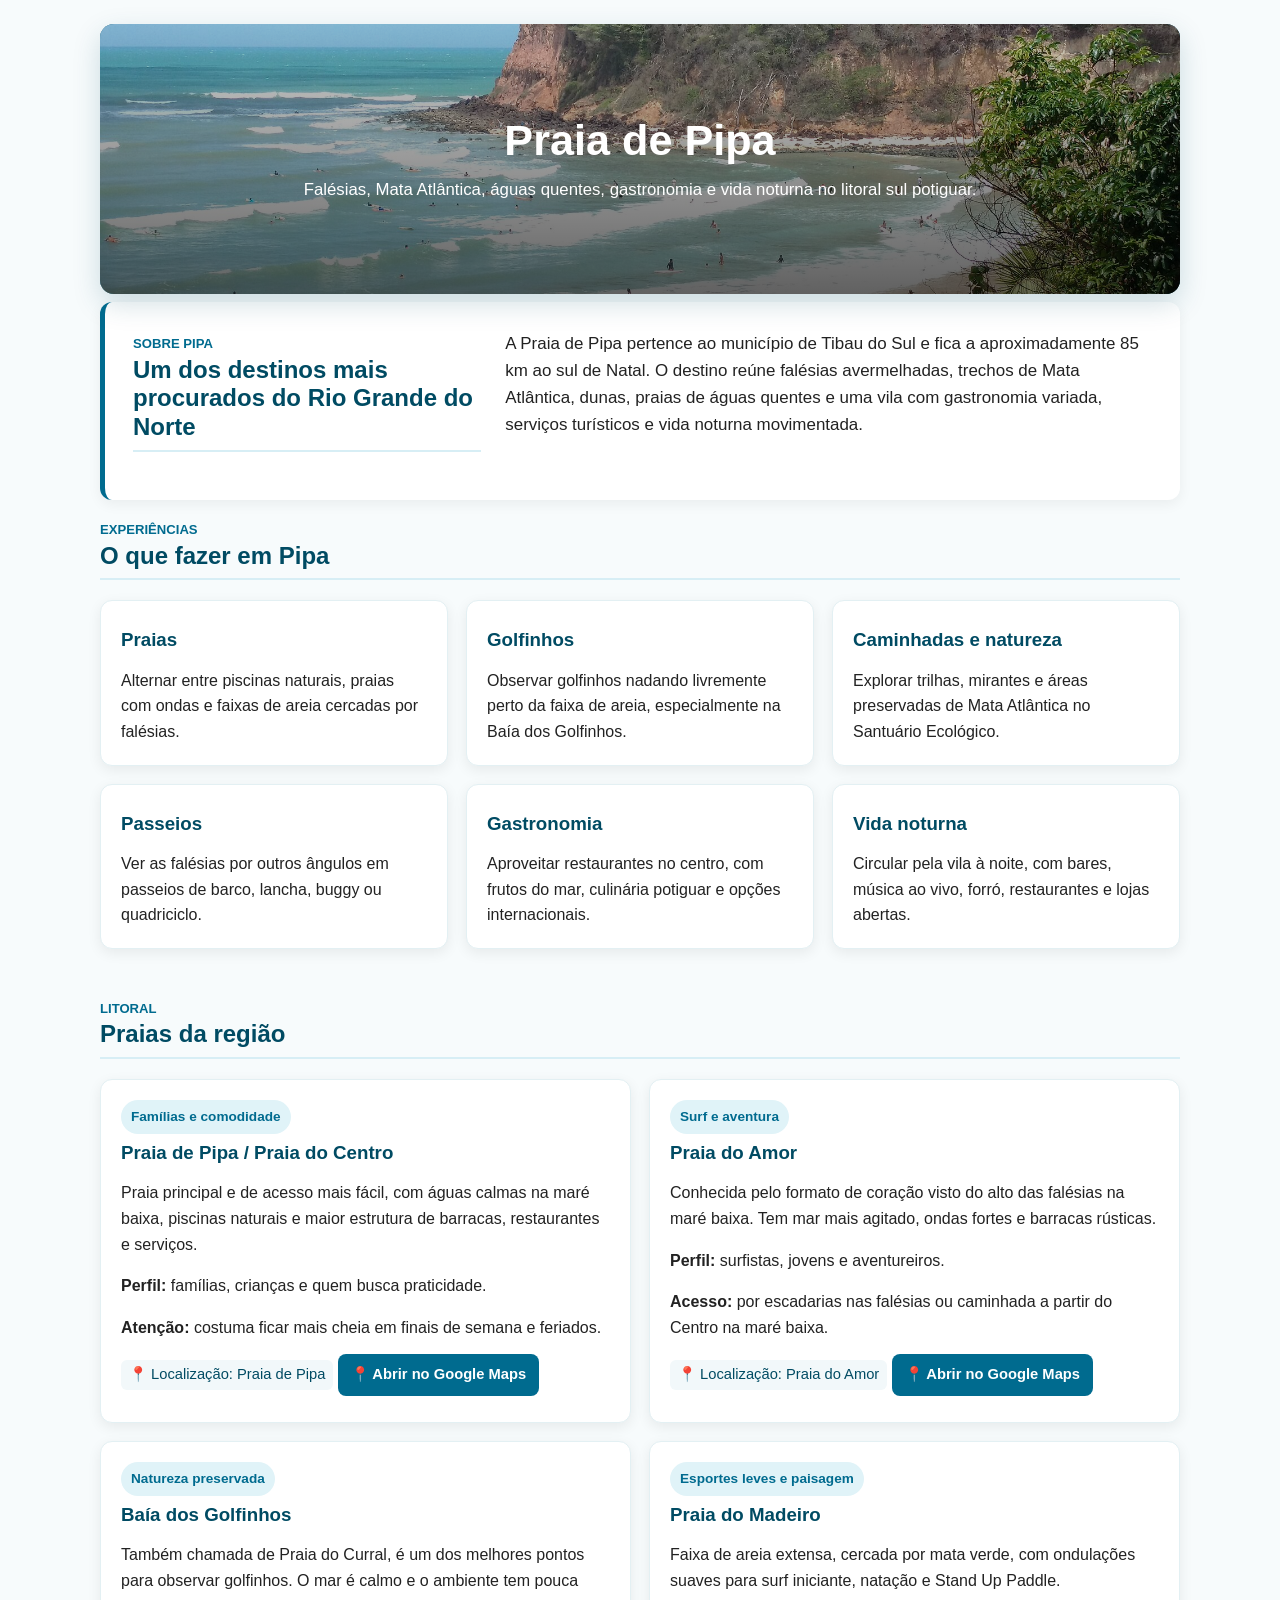
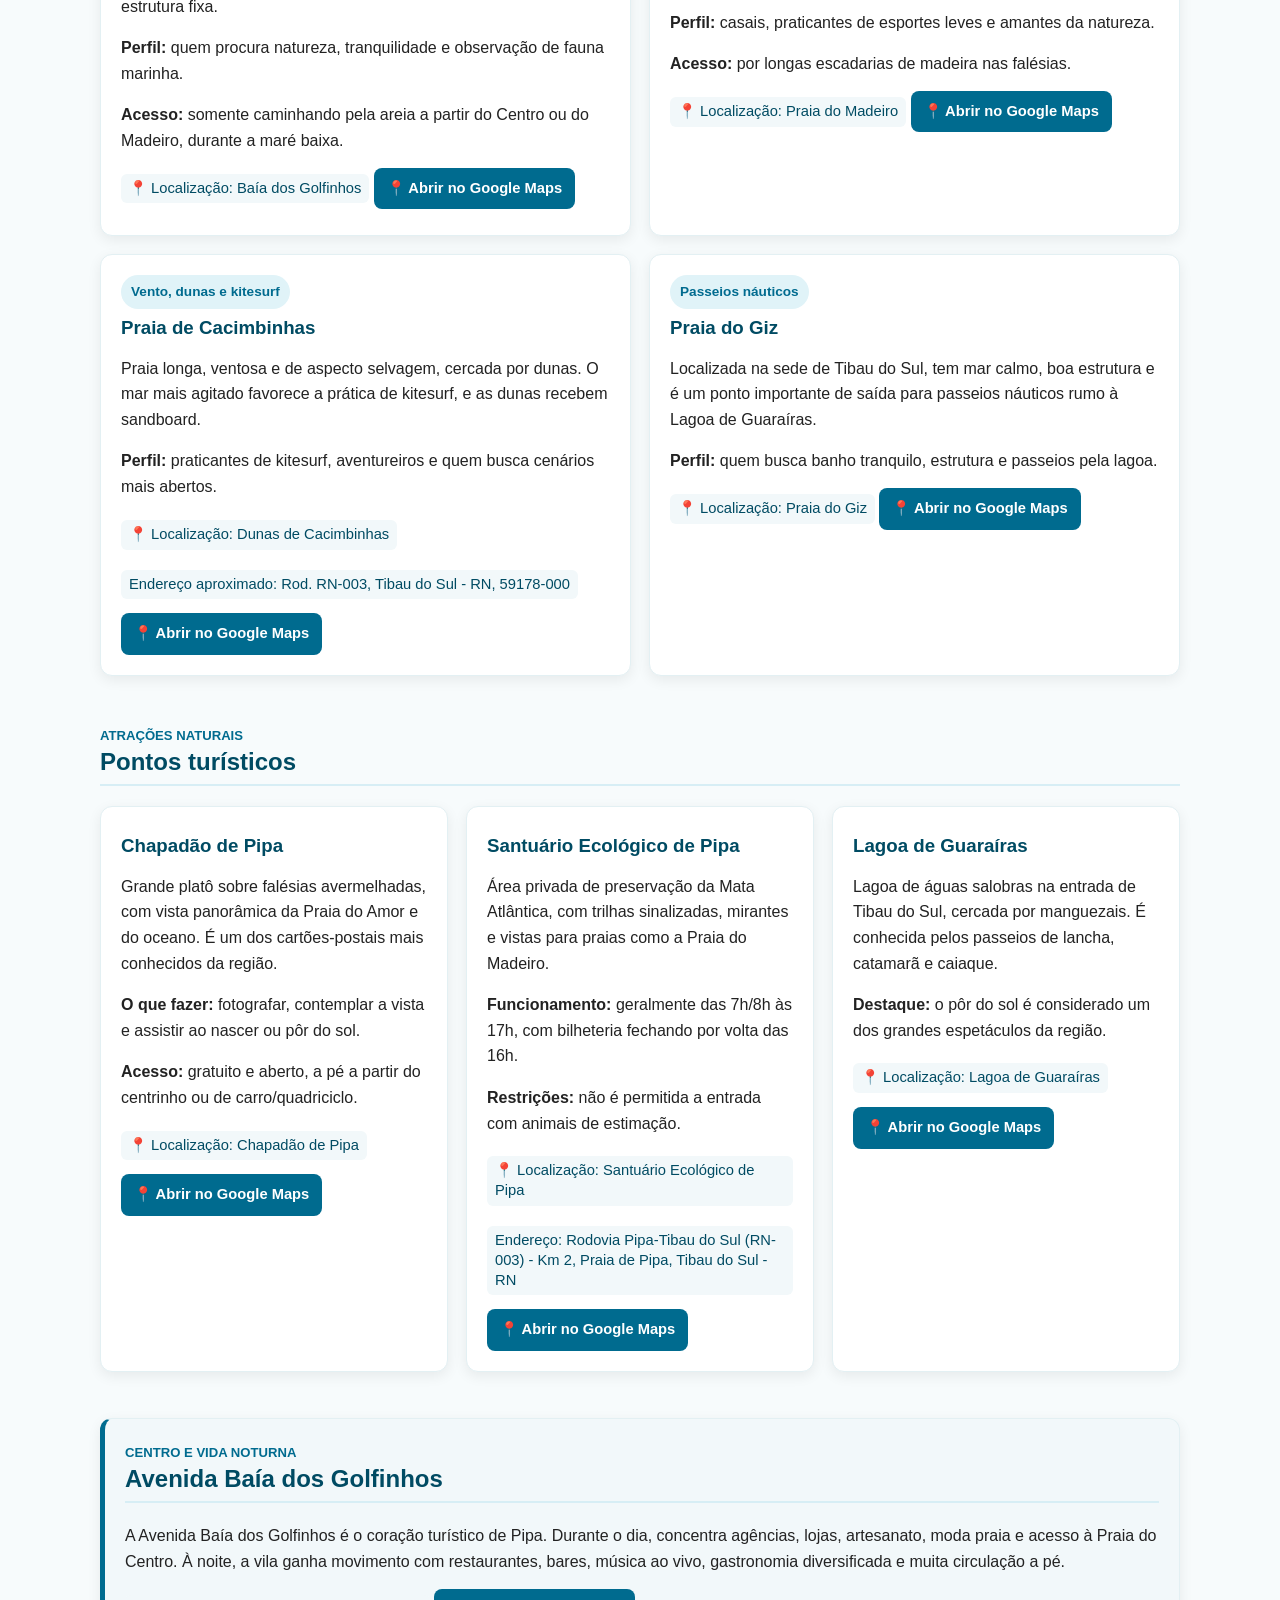
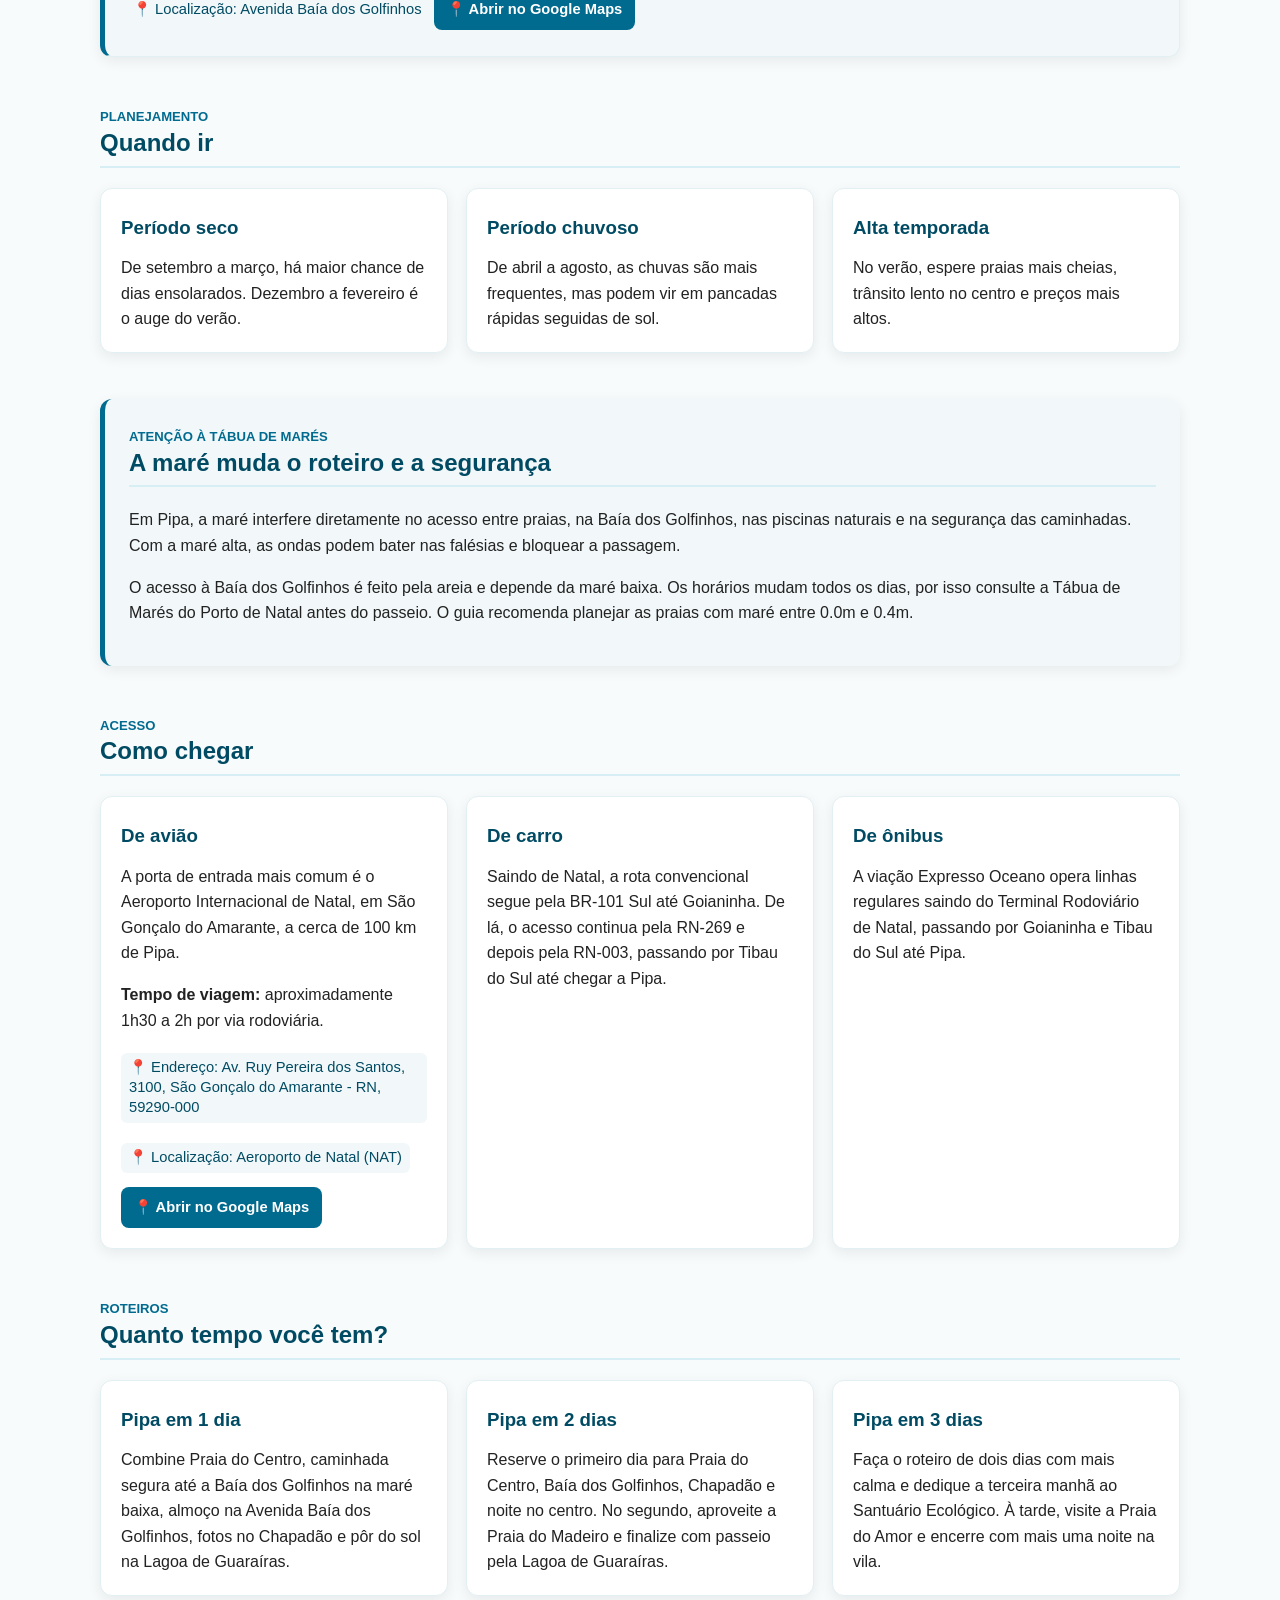
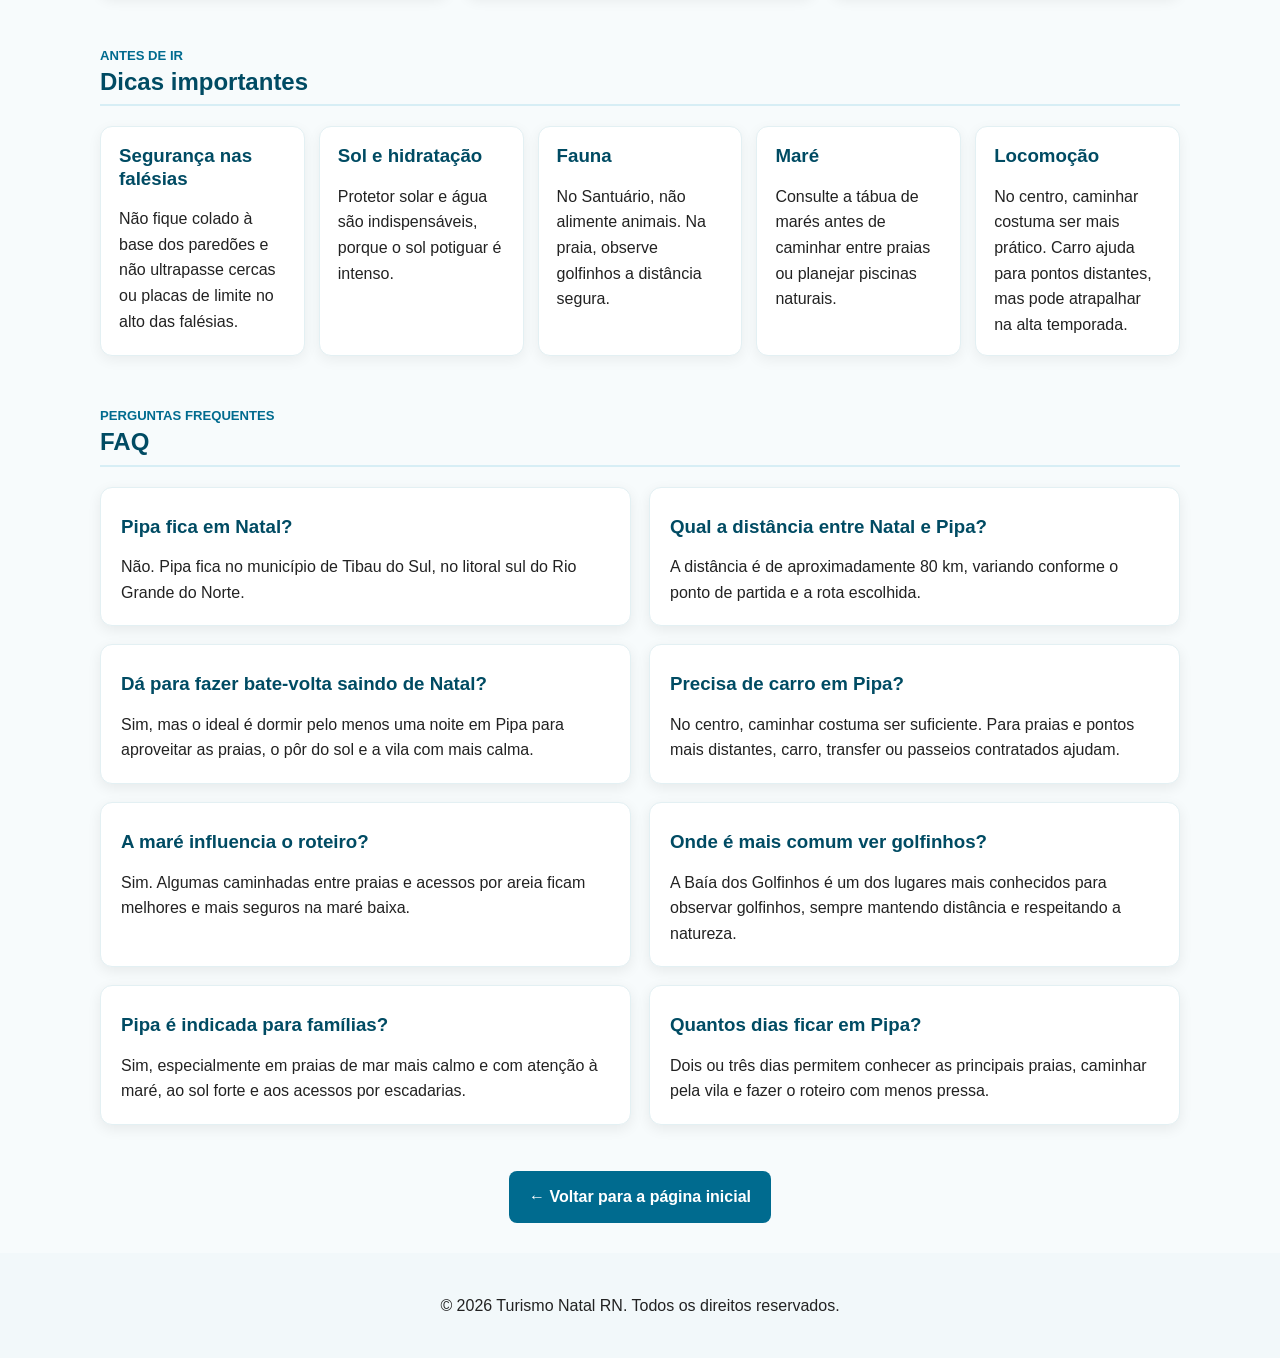
==== commit 0d9bed08: "descrição" ====
--- a/destinos/pipa.html
+++ b/destinos/pipa.html
@@ -11,7 +11,6 @@
             <img src="../imagens/pipa.jpg" alt="Praia de Pipa">
 
             <div class="pipa-hero-content">
-                <p class="pipa-eyebrow">Tibau do Sul • Rio Grande do Norte • Brasil</p>
                 <h1>Praia de Pipa</h1>
                 <p class="pipa-hero-subtitle">
                     Falésias, Mata Atlântica, águas quentes, gastronomia e vida noturna no litoral sul potiguar.
@@ -84,7 +83,8 @@
                         </p>
                         <p><strong>Perfil:</strong> famílias, crianças e quem busca praticidade.</p>
                         <p><strong>Atenção:</strong> costuma ficar mais cheia em finais de semana e feriados.</p>
-                        <p class="pipa-gps">📍 Localização para GPS: Praia de Pipa, Tibau do Sul - RN</p>
+                        <p class="pipa-gps">📍 Localização: Praia de Pipa</p>
+                        <a class="pipa-mapa-btn" href="https://www.google.com/maps/search/?api=1&amp;query=Praia%20de%20Pipa%2C%20Tibau%20do%20Sul%2C%20RN" target="_blank" rel="noopener noreferrer">📍 Abrir no Google Maps</a>
                     </article>
 
                     <article class="pipa-card">
@@ -96,7 +96,8 @@
                         </p>
                         <p><strong>Perfil:</strong> surfistas, jovens e aventureiros.</p>
                         <p><strong>Acesso:</strong> por escadarias nas falésias ou caminhada a partir do Centro na maré baixa.</p>
-                        <p class="pipa-gps">📍 Localização para GPS: Praia do Amor - Tibau do Sul</p>
+                        <p class="pipa-gps">📍 Localização: Praia do Amor</p>
+                        <a class="pipa-mapa-btn" href="https://www.google.com/maps/search/?api=1&amp;query=Praia%20do%20Amor%2C%20Tibau%20do%20Sul%2C%20RN" target="_blank" rel="noopener noreferrer">📍 Abrir no Google Maps</a>
                     </article>
 
                     <article class="pipa-card">
@@ -108,6 +109,8 @@
                         </p>
                         <p><strong>Perfil:</strong> quem procura natureza, tranquilidade e observação de fauna marinha.</p>
                         <p><strong>Acesso:</strong> somente caminhando pela areia a partir do Centro ou do Madeiro, durante a maré baixa.</p>
+                        <p class="pipa-gps">📍 Localização: Baía dos Golfinhos</p>
+                        <a class="pipa-mapa-btn" href="https://www.google.com/maps/search/?api=1&amp;query=Ba%C3%ADa%20dos%20Golfinhos%2C%20Praia%20de%20Pipa%2C%20Tibau%20do%20Sul%2C%20RN" target="_blank" rel="noopener noreferrer">📍 Abrir no Google Maps</a>
                     </article>
 
                     <article class="pipa-card">
@@ -119,7 +122,8 @@
                         </p>
                         <p><strong>Perfil:</strong> casais, praticantes de esportes leves e amantes da natureza.</p>
                         <p><strong>Acesso:</strong> por longas escadarias de madeira nas falésias.</p>
-                        <p class="pipa-gps">📍 Localização para GPS: Praia do Madeiro - Tibau do Sul</p>
+                        <p class="pipa-gps">📍 Localização: Praia do Madeiro</p>
+                        <a class="pipa-mapa-btn" href="https://www.google.com/maps/search/?api=1&amp;query=Praia%20do%20Madeiro%2C%20Tibau%20do%20Sul%2C%20RN" target="_blank" rel="noopener noreferrer">📍 Abrir no Google Maps</a>
                     </article>
 
                     <article class="pipa-card">
@@ -130,8 +134,9 @@
                             agitado favorece a prática de kitesurf, e as dunas recebem sandboard.
                         </p>
                         <p><strong>Perfil:</strong> praticantes de kitesurf, aventureiros e quem busca cenários mais abertos.</p>
-                        <p class="pipa-gps">📍 Localização para GPS: Dunas de Cacimbinhas</p>
+                        <p class="pipa-gps">📍 Localização: Dunas de Cacimbinhas</p>
                         <p class="pipa-gps">Endereço aproximado: Rod. RN-003, Tibau do Sul - RN, 59178-000</p>
+                        <a class="pipa-mapa-btn" href="https://www.google.com/maps/search/?api=1&amp;query=Dunas%20de%20Cacimbinhas%2C%20Tibau%20do%20Sul%2C%20RN" target="_blank" rel="noopener noreferrer">📍 Abrir no Google Maps</a>
                     </article>
 
                     <article class="pipa-card">
@@ -142,6 +147,8 @@
                             ponto importante de saída para passeios náuticos rumo à Lagoa de Guaraíras.
                         </p>
                         <p><strong>Perfil:</strong> quem busca banho tranquilo, estrutura e passeios pela lagoa.</p>
+                        <p class="pipa-gps">📍 Localização: Praia do Giz</p>
+                        <a class="pipa-mapa-btn" href="https://www.google.com/maps/search/?api=1&amp;query=Praia%20do%20Giz%2C%20Tibau%20do%20Sul%2C%20RN" target="_blank" rel="noopener noreferrer">📍 Abrir no Google Maps</a>
                     </article>
                 </div>
             </section>
@@ -159,7 +166,8 @@
                         </p>
                         <p><strong>O que fazer:</strong> fotografar, contemplar a vista e assistir ao nascer ou pôr do sol.</p>
                         <p><strong>Acesso:</strong> gratuito e aberto, a pé a partir do centrinho ou de carro/quadriciclo.</p>
-                        <p class="pipa-gps">📍 Localização para GPS: Chapadão de Pipa</p>
+                        <p class="pipa-gps">📍 Localização: Chapadão de Pipa</p>
+                        <a class="pipa-mapa-btn" href="https://www.google.com/maps/search/?api=1&amp;query=Chapad%C3%A3o%20de%20Pipa%2C%20Tibau%20do%20Sul%2C%20RN" target="_blank" rel="noopener noreferrer">📍 Abrir no Google Maps</a>
                     </article>
 
                     <article class="pipa-card">
@@ -170,8 +178,9 @@
                         </p>
                         <p><strong>Funcionamento:</strong> geralmente das 7h/8h às 17h, com bilheteria fechando por volta das 16h.</p>
                         <p><strong>Restrições:</strong> não é permitida a entrada com animais de estimação.</p>
-                        <p class="pipa-gps">📍 Localização para GPS: Santuário Ecológico de Pipa</p>
+                        <p class="pipa-gps">📍 Localização: Santuário Ecológico de Pipa</p>
                         <p class="pipa-gps">Endereço: Rodovia Pipa-Tibau do Sul (RN-003) - Km 2, Praia de Pipa, Tibau do Sul - RN</p>
+                        <a class="pipa-mapa-btn" href="https://www.google.com/maps/search/?api=1&amp;query=Santu%C3%A1rio%20Ecol%C3%B3gico%20de%20Pipa%2C%20Rodovia%20Pipa-Tibau%20do%20Sul%20RN-003%20Km%202%2C%20Tibau%20do%20Sul%2C%20RN" target="_blank" rel="noopener noreferrer">📍 Abrir no Google Maps</a>
                     </article>
 
                     <article class="pipa-card">
@@ -181,7 +190,8 @@
                             É conhecida pelos passeios de lancha, catamarã e caiaque.
                         </p>
                         <p><strong>Destaque:</strong> o pôr do sol é considerado um dos grandes espetáculos da região.</p>
-                        <p class="pipa-gps">📍 Localização informada no guia: saída para passeios na Lagoa</p>
+                        <p class="pipa-gps">📍 Localização: Lagoa de Guaraíras</p>
+                        <a class="pipa-mapa-btn" href="https://www.google.com/maps/search/?api=1&amp;query=Lagoa%20de%20Guara%C3%ADras%2C%20Tibau%20do%20Sul%2C%20RN" target="_blank" rel="noopener noreferrer">📍 Abrir no Google Maps</a>
                     </article>
                 </div>
             </section>
@@ -196,7 +206,8 @@
                         À noite, a vila ganha movimento com restaurantes, bares, música ao vivo,
                         gastronomia diversificada e muita circulação a pé.
                     </p>
-                    <p class="pipa-gps">📍 Localização para GPS: Avenida Baía dos Golfinhos</p>
+                    <p class="pipa-gps">📍 Localização: Avenida Baía dos Golfinhos</p>
+                    <a class="pipa-mapa-btn" href="https://www.google.com/maps/search/?api=1&amp;query=Avenida%20Ba%C3%ADa%20dos%20Golfinhos%2C%20Pipa%2C%20Tibau%20do%20Sul%2C%20RN" target="_blank" rel="noopener noreferrer">📍 Abrir no Google Maps</a>
                 </article>
             </section>
 
@@ -253,7 +264,8 @@
                         </p>
                         <p><strong>Tempo de viagem:</strong> aproximadamente 1h30 a 2h por via rodoviária.</p>
                         <p class="pipa-gps">📍 Endereço: Av. Ruy Pereira dos Santos, 3100, São Gonçalo do Amarante - RN, 59290-000</p>
-                        <p class="pipa-gps">Localização para GPS: Aeroporto de Natal (NAT)</p>
+                        <p class="pipa-gps">📍 Localização: Aeroporto de Natal (NAT)</p>
+                        <a class="pipa-mapa-btn" href="https://www.google.com/maps/search/?api=1&amp;query=Aeroporto%20Internacional%20de%20Natal%20NAT%2C%20Av.%20Ruy%20Pereira%20dos%20Santos%2C%203100%2C%20S%C3%A3o%20Gon%C3%A7alo%20do%20Amarante%2C%20RN" target="_blank" rel="noopener noreferrer">📍 Abrir no Google Maps</a>
                     </article>
 
                     <article class="pipa-card">
@@ -337,6 +349,53 @@
                     <article>
                         <h3>Locomoção</h3>
                         <p>No centro, caminhar costuma ser mais prático. Carro ajuda para pontos distantes, mas pode atrapalhar na alta temporada.</p>
+                    </article>
+                </div>
+            </section>
+
+            <section class="pipa-section">
+                <span class="pipa-section-label">Perguntas frequentes</span>
+                <h2>FAQ</h2>
+
+                <div class="pipa-grid pipa-grid-2">
+                    <article class="pipa-card">
+                        <h3>Pipa fica em Natal?</h3>
+                        <p>Não. Pipa fica no município de Tibau do Sul, no litoral sul do Rio Grande do Norte.</p>
+                    </article>
+
+                    <article class="pipa-card">
+                        <h3>Qual a distância entre Natal e Pipa?</h3>
+                        <p>A distância é de aproximadamente 80 km, variando conforme o ponto de partida e a rota escolhida.</p>
+                    </article>
+
+                    <article class="pipa-card">
+                        <h3>Dá para fazer bate-volta saindo de Natal?</h3>
+                        <p>Sim, mas o ideal é dormir pelo menos uma noite em Pipa para aproveitar as praias, o pôr do sol e a vila com mais calma.</p>
+                    </article>
+
+                    <article class="pipa-card">
+                        <h3>Precisa de carro em Pipa?</h3>
+                        <p>No centro, caminhar costuma ser suficiente. Para praias e pontos mais distantes, carro, transfer ou passeios contratados ajudam.</p>
+                    </article>
+
+                    <article class="pipa-card">
+                        <h3>A maré influencia o roteiro?</h3>
+                        <p>Sim. Algumas caminhadas entre praias e acessos por areia ficam melhores e mais seguros na maré baixa.</p>
+                    </article>
+
+                    <article class="pipa-card">
+                        <h3>Onde é mais comum ver golfinhos?</h3>
+                        <p>A Baía dos Golfinhos é um dos lugares mais conhecidos para observar golfinhos, sempre mantendo distância e respeitando a natureza.</p>
+                    </article>
+
+                    <article class="pipa-card">
+                        <h3>Pipa é indicada para famílias?</h3>
+                        <p>Sim, especialmente em praias de mar mais calmo e com atenção à maré, ao sol forte e aos acessos por escadarias.</p>
+                    </article>
+
+                    <article class="pipa-card">
+                        <h3>Quantos dias ficar em Pipa?</h3>
+                        <p>Dois ou três dias permitem conhecer as principais praias, caminhar pela vila e fazer o roteiro com menos pressa.</p>
                     </article>
                 </div>
             </section>
--- a/style.css
+++ b/style.css
@@ -1,4 +1,10 @@
 /* Estilos gerais da página */
+*,
+*::before,
+*::after {
+  box-sizing: border-box;
+}
+
 body {
   margin: 0;
   font-family: Arial, Helvetica, sans-serif;
@@ -38,6 +44,7 @@
 
 /* Conteúdo principal */
 main {
+  width: 100%;
   max-width: 900px;
   margin: 0 auto;
 }
@@ -45,6 +52,59 @@
 /* Seções da página */
 section {
   padding: 32px 20px;
+}
+
+/* Cabeçalho Hero da página inicial */
+.home-header {
+  min-height: 540px;
+  padding: 72px 24px;
+  display: flex;
+  flex-direction: column;
+  align-items: center;
+  justify-content: center;
+  overflow: hidden;
+  text-align: center;
+  background-image: linear-gradient(rgba(0, 0, 0, 0.22), rgba(0, 0, 0, 0.56)), url("imagens/Morro_do_Careca2.jpg");
+  background-size: cover;
+  background-position: center center;
+  box-shadow: 0 10px 28px rgba(0, 75, 99, 0.18);
+}
+
+.home-header h1,
+.home-header p {
+  color: #ffffff;
+}
+
+.home-header h1 {
+  margin: 0 0 12px;
+  font-size: 3rem;
+}
+
+.home-header p {
+  margin: 0;
+  font-size: 1.15rem;
+}
+
+.home-header nav ul {
+  display: flex;
+  flex-wrap: wrap;
+  justify-content: center;
+  gap: 12px 22px;
+}
+
+.home-header nav li {
+  margin: 0;
+}
+
+.home-header nav a {
+  color: #ffffff;
+  font-weight: bold;
+  text-shadow: 0 1px 3px rgba(0, 0, 0, 0.35);
+}
+
+.home-header nav a:hover {
+  color: #d7eef5;
+  text-decoration: none;
 }
 
 /* Títulos */
@@ -90,7 +150,7 @@
 
 .destinos-grid {
   display: grid;
-  grid-template-columns: repeat(3, 1fr);
+  grid-template-columns: repeat(3, minmax(0, 1fr));
   gap: 20px;
 }
 
@@ -160,6 +220,10 @@
   display: block;
 }
 
+.genipabu-hero img {
+  object-position: center 52%;
+}
+
 .pipa-hero-content {
   position: absolute;
   left: 50%;
@@ -280,11 +344,32 @@
 }
 
 .pipa-gps {
-  padding: 10px 12px;
-  border-radius: 8px;
+  display: inline-block;
+  margin: 8px 0 4px;
+  padding: 5px 8px;
+  border-radius: 6px;
   background-color: #f2f8fa;
   color: #004b63;
   font-size: 0.92rem;
+  line-height: 1.35;
+}
+
+.pipa-mapa-btn {
+  display: inline-block;
+  margin-top: 2px;
+  padding: 9px 13px;
+  border-radius: 8px;
+  background-color: #006b8f;
+  color: #ffffff;
+  font-size: 0.92rem;
+  font-weight: bold;
+  text-decoration: none;
+  transition: background-color 0.2s ease, transform 0.2s ease;
+}
+
+.pipa-mapa-btn:hover {
+  background-color: #004b63;
+  transform: translateY(-2px);
 }
 
 .pipa-noite-card,
@@ -348,6 +433,10 @@
 }
 
 @media (max-width: 900px) {
+  .destinos-grid {
+    grid-template-columns: repeat(2, minmax(0, 1fr));
+  }
+
   .pipa-grid-3,
   .pipa-dicas {
     grid-template-columns: repeat(2, minmax(0, 1fr));
@@ -359,6 +448,37 @@
 }
 
 @media (max-width: 650px) {
+  .home-header {
+    min-height: 360px;
+    padding: 44px 18px;
+    background-position: center center;
+  }
+
+  .home-header h1 {
+    font-size: 2.2rem;
+  }
+
+  .home-header p {
+    font-size: 0.95rem;
+  }
+
+  .home-header nav ul {
+    gap: 8px 14px;
+  }
+
+  section {
+    padding: 28px 18px;
+  }
+
+  .destinos-grid {
+    grid-template-columns: 1fr;
+    gap: 22px;
+  }
+
+  .destino img {
+    height: 190px;
+  }
+
   .pipa-hero {
     width: calc(100% - 24px);
     height: 220px;
@@ -378,6 +498,10 @@
     font-size: 0.95rem;
   }
 
+  .genipabu-hero img {
+    object-position: 70% center;
+  }
+
   .pipa-main {
     width: calc(100% - 24px);
   }
@@ -401,4 +525,9 @@
     width: 100%;
     text-align: center;
   }
-}
+
+  .pipa-mapa-btn {
+    width: 100%;
+    text-align: center;
+  }
+}
